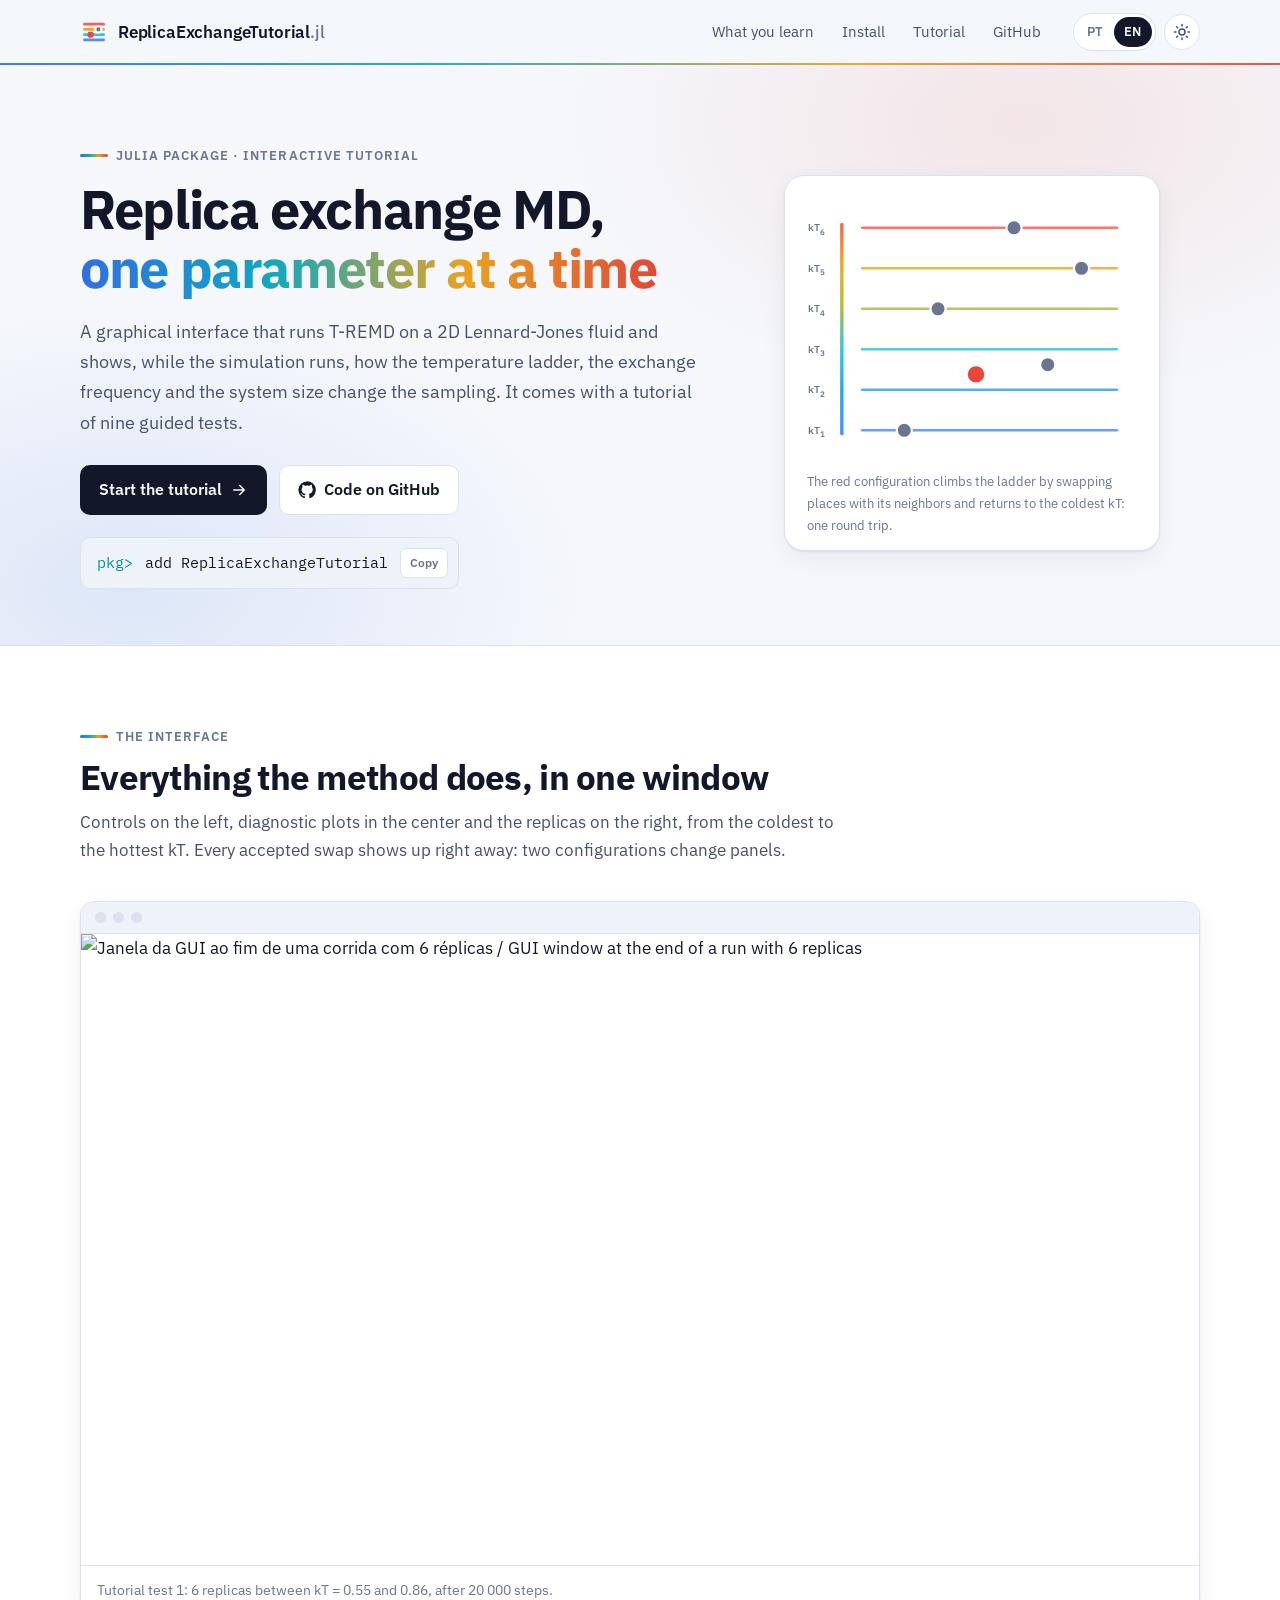
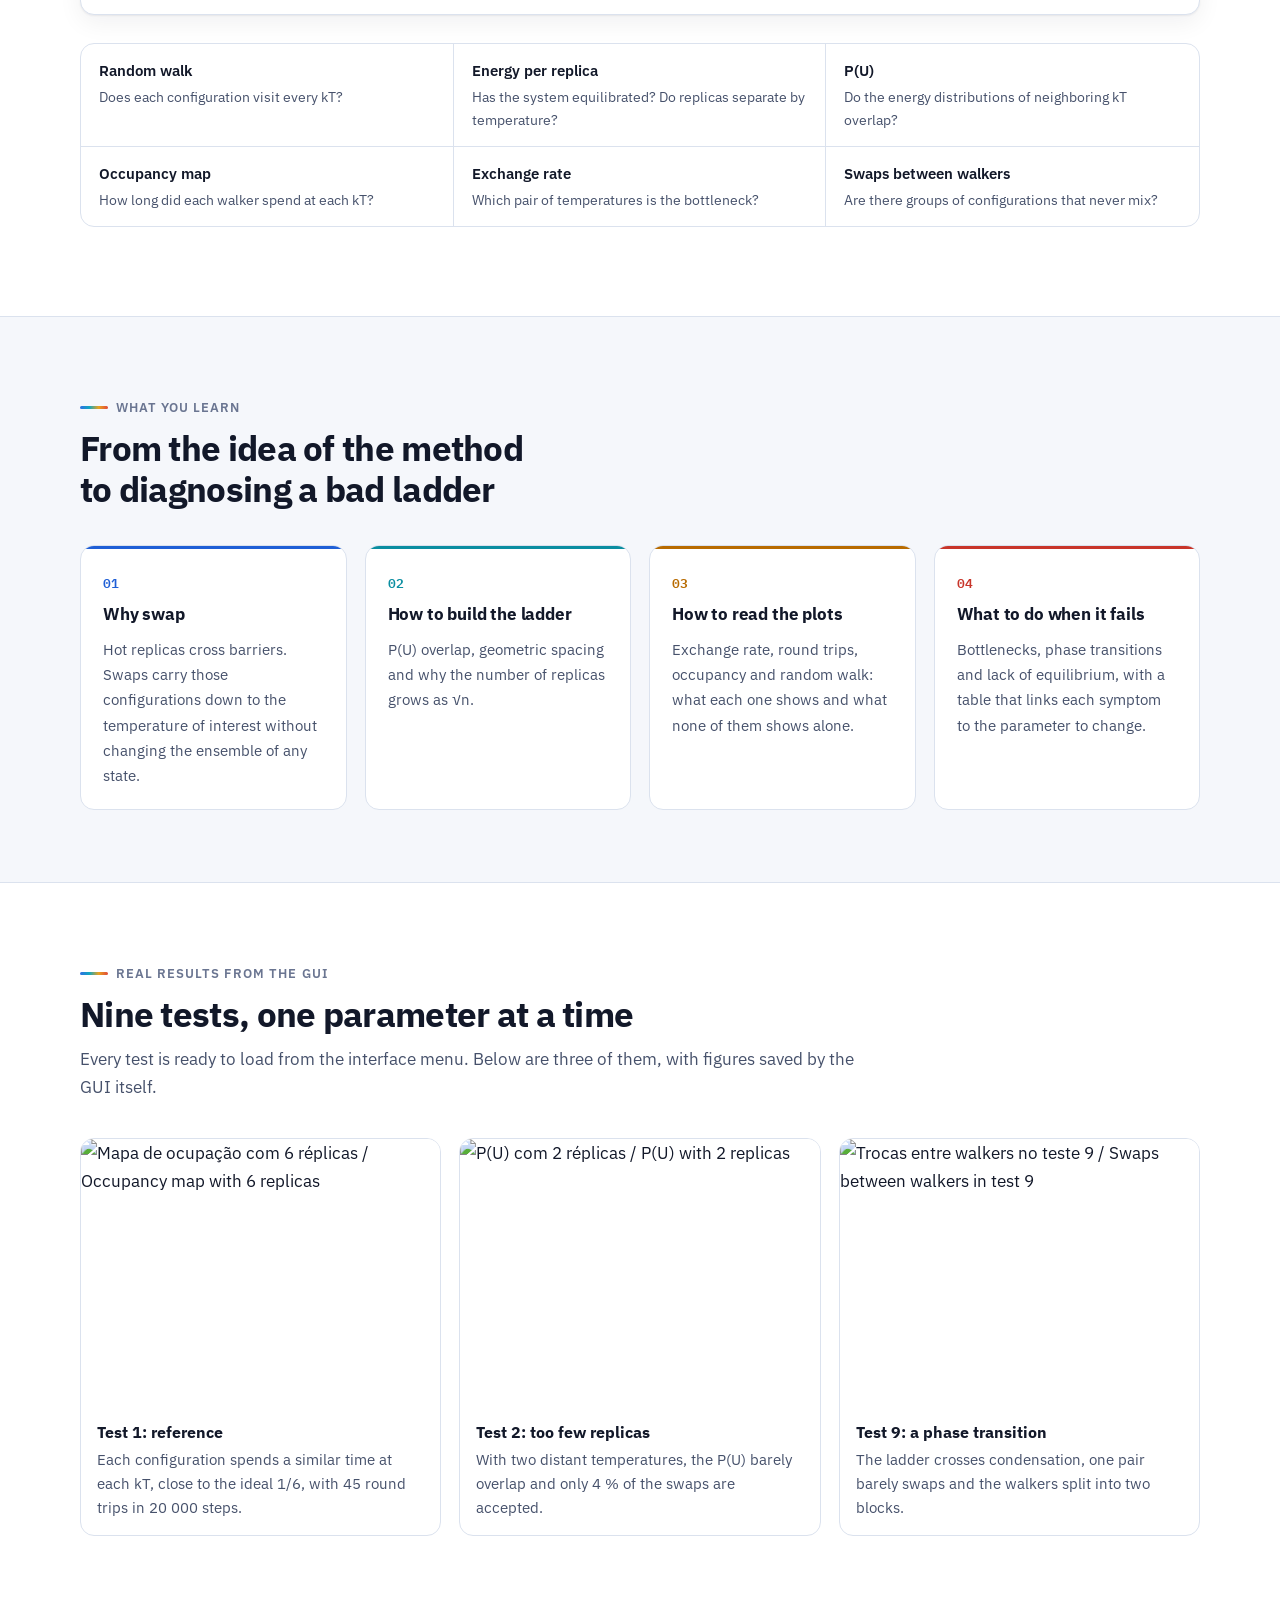
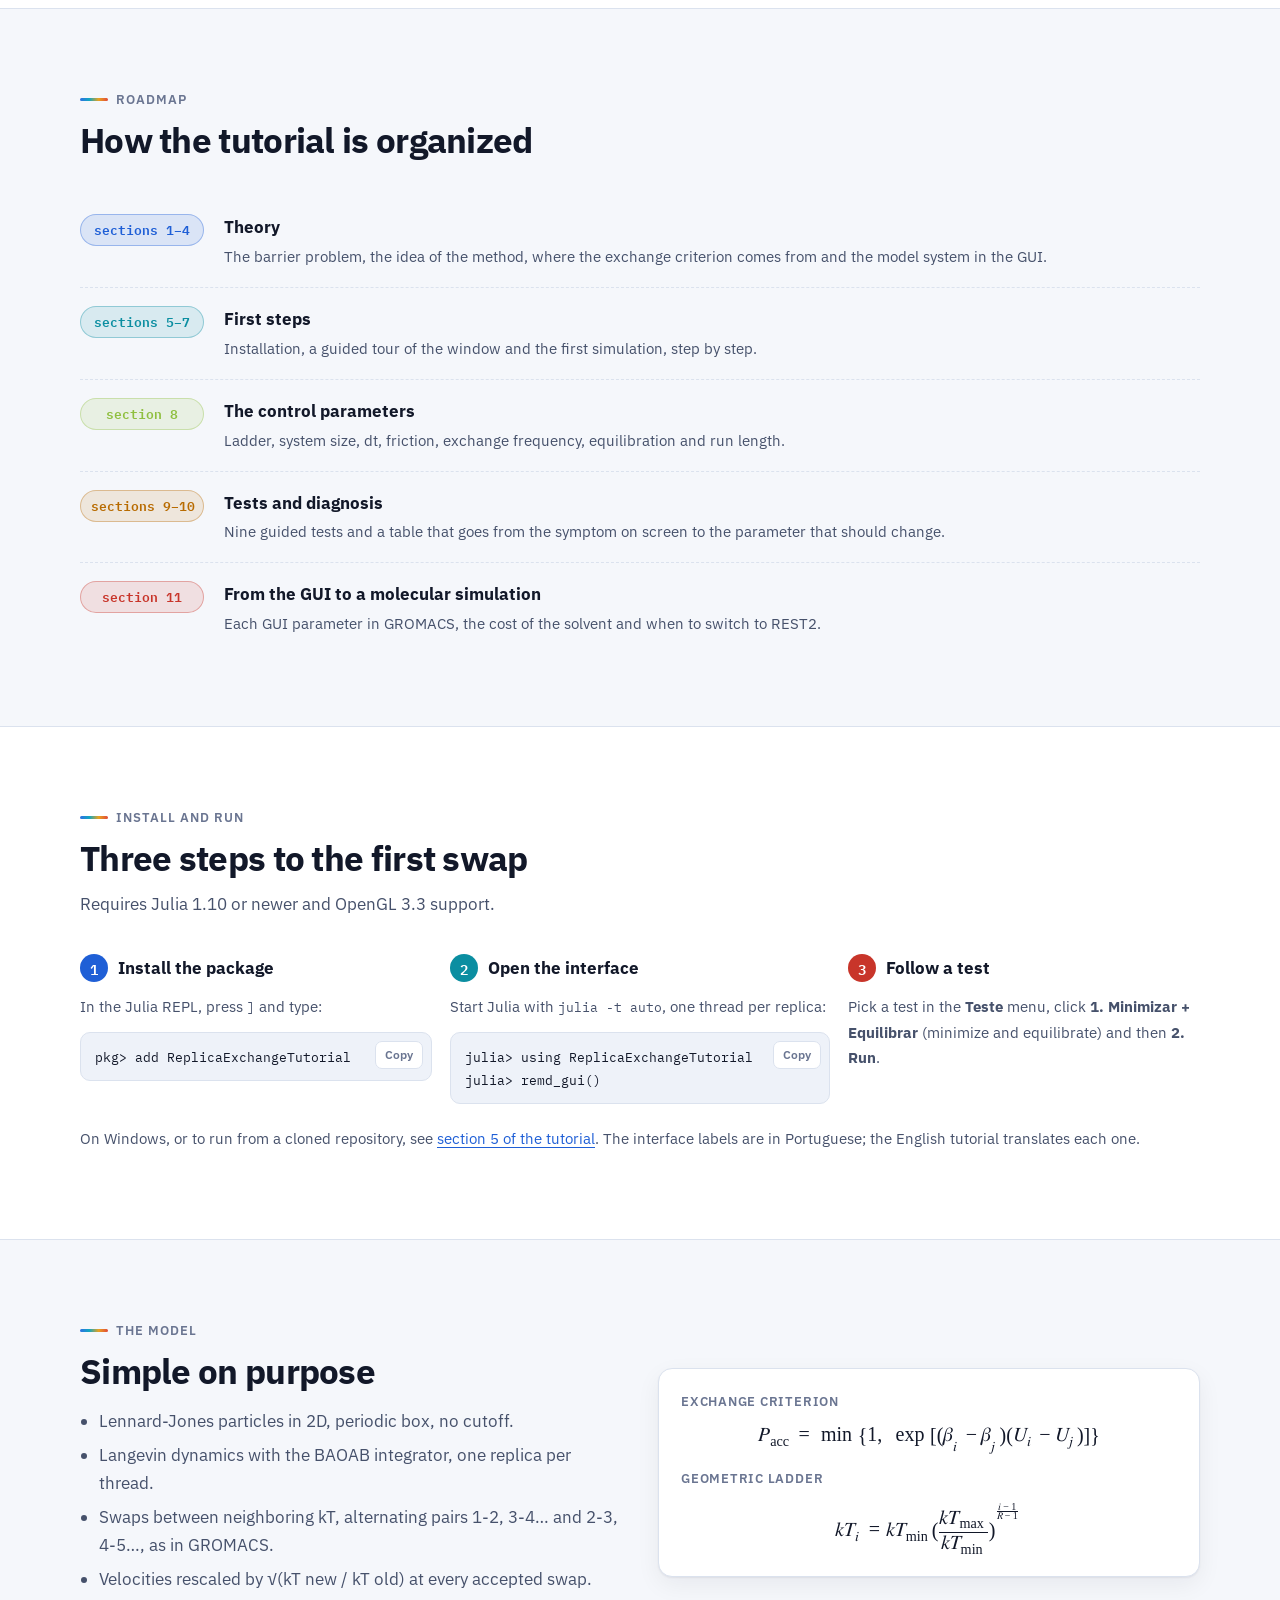
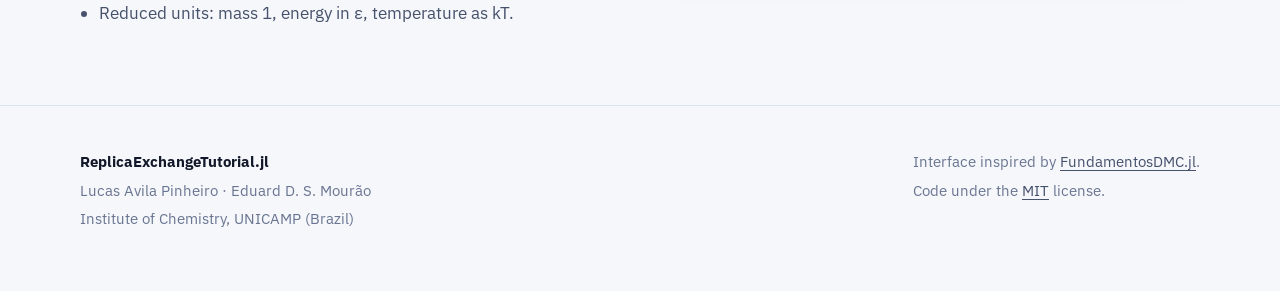
==== site/index.html @ 44ac39ea "Site bilíngue (PT/EN) e tutorial em inglês" ====
<!doctype html>
<html lang="pt-BR" data-lang="pt">
<head>
<meta charset="utf-8">
<meta name="viewport" content="width=device-width, initial-scale=1">
<title>ReplicaExchangeTutorial.jl: T-REMD interativo em Julia</title>
<meta name="titulo-pt" content="ReplicaExchangeTutorial.jl: T-REMD interativo em Julia">
<meta name="titulo-en" content="ReplicaExchangeTutorial.jl: interactive T-REMD in Julia">
<meta name="description" content="Interactive Julia GUI and tutorial for temperature replica exchange molecular dynamics (T-REMD). Interface gráfica e tutorial de REMD em temperatura.">
<link rel="icon" href="favicon.svg" type="image/svg+xml">
<link rel="preconnect" href="https://fonts.googleapis.com">
<link rel="preconnect" href="https://fonts.gstatic.com" crossorigin>
<link href="https://fonts.googleapis.com/css2?family=IBM+Plex+Mono:wght@400;600&family=IBM+Plex+Sans:wght@400;500;600;700&display=swap" rel="stylesheet">
<link rel="stylesheet" href="style.css">
<script>
  // tema e idioma antes de desenhar a página, para não piscar
  (function () {
    var r = document.documentElement, t, l;
    try { t = localStorage.getItem("tema"); l = localStorage.getItem("idioma"); } catch (e) {}
    if (t) r.dataset.theme = t;
    if (!l) l = (navigator.language || "pt").toLowerCase().indexOf("pt") === 0 ? "pt" : "en";
    r.dataset.lang = l; r.lang = l === "pt" ? "pt-BR" : "en";
  })();
</script>
</head>
<body>

<header class="topo">
  <div class="container">
    <a class="marca" href="./">
      <svg viewBox="0 0 32 32" aria-hidden="true">
        <line x1="5" y1="7" x2="27" y2="7" stroke="#ff5d4d" stroke-width="3" stroke-linecap="round"/>
        <line x1="5" y1="13" x2="27" y2="13" stroke="#f5a524" stroke-width="3" stroke-linecap="round"/>
        <line x1="5" y1="19" x2="27" y2="19" stroke="#2cc7d9" stroke-width="3" stroke-linecap="round"/>
        <line x1="5" y1="25" x2="27" y2="25" stroke="#4f8cff" stroke-width="3" stroke-linecap="round"/>
        <circle cx="12" cy="19" r="3.6" fill="#e8473a"/>
        <circle cx="21" cy="13" r="3.6" class="walker outro"/>
      </svg>
      <span>ReplicaExchangeTutorial<span class="jl">.jl</span></span>
    </a>
    <nav class="menu" aria-label="Menu">
      <a href="#aprender"><span lang="pt-BR">O que você aprende</span><span lang="en">What you learn</span></a>
      <a href="#instalar"><span lang="pt-BR">Instalar</span><span lang="en">Install</span></a>
      <a href="tutorial.html" lang="pt-BR">Tutorial</a>
      <a href="tutorial-en.html" lang="en">Tutorial</a>
      <a href="https://github.com/LP-IQ/ReplicaExchangeTutorial.jl">GitHub</a>
    </nav>
    <div class="acoes">
      <div class="seletor-idioma" role="group" aria-label="Idioma / Language">
        <button type="button" data-idioma="pt" aria-pressed="true" title="Português">PT</button>
        <button type="button" data-idioma="en" aria-pressed="false" title="English">EN</button>
      </div>
      <button class="botao-tema" type="button" aria-label="Tema claro ou escuro / Light or dark theme">
        <svg class="sol" viewBox="0 0 24 24" fill="none" stroke="currentColor" stroke-width="2" stroke-linecap="round" aria-hidden="true"><circle cx="12" cy="12" r="4"/><path d="M12 2v2M12 20v2M4.9 4.9l1.4 1.4M17.7 17.7l1.4 1.4M2 12h2M20 12h2M4.9 19.1l1.4-1.4M17.7 6.3l1.4-1.4"/></svg>
        <svg class="lua" viewBox="0 0 24 24" fill="none" stroke="currentColor" stroke-width="2" stroke-linecap="round" stroke-linejoin="round" aria-hidden="true"><path d="M21 12.8A9 9 0 1 1 11.2 3a7 7 0 0 0 9.8 9.8z"/></svg>
      </button>
    </div>
  </div>
</header>

<main>

<section class="hero">
  <div class="container">
    <div>
      <span class="sobretitulo"><span lang="pt-BR">Pacote Julia · tutorial interativo</span><span lang="en">Julia package · interactive tutorial</span></span>
      <h1>
        <span lang="pt-BR">Replica Exchange MD, <span class="grad">um parâmetro de cada vez</span></span>
        <span lang="en">Replica exchange MD, <span class="grad">one parameter at a time</span></span>
      </h1>
      <p class="lead" lang="pt-BR">Uma interface gráfica que roda T-REMD num fluido de Lennard-Jones 2D e mostra, enquanto a simulação anda, como a escada de temperaturas, a frequência de troca e o tamanho do sistema mudam a amostragem. Vem com um tutorial de nove testes guiados.</p>
      <p class="lead" lang="en">A graphical interface that runs T-REMD on a 2D Lennard-Jones fluid and shows, while the simulation runs, how the temperature ladder, the exchange frequency and the system size change the sampling. It comes with a tutorial of nine guided tests.</p>
      <div class="botoes">
        <a class="botao primario" href="tutorial.html" lang="pt-BR">Começar o tutorial
          <svg viewBox="0 0 24 24" fill="none" stroke="currentColor" stroke-width="2" stroke-linecap="round" aria-hidden="true"><path d="M5 12h14M13 6l6 6-6 6"/></svg></a>
        <a class="botao primario" href="tutorial-en.html" lang="en">Start the tutorial
          <svg viewBox="0 0 24 24" fill="none" stroke="currentColor" stroke-width="2" stroke-linecap="round" aria-hidden="true"><path d="M5 12h14M13 6l6 6-6 6"/></svg></a>
        <a class="botao secundario" href="https://github.com/LP-IQ/ReplicaExchangeTutorial.jl">
          <svg viewBox="0 0 24 24" fill="currentColor" aria-hidden="true"><path d="M12 .5a11.5 11.5 0 0 0-3.6 22.4c.6.1.8-.3.8-.6v-2c-3.2.7-3.9-1.5-3.9-1.5-.5-1.3-1.3-1.7-1.3-1.7-1-.7.1-.7.1-.7 1.2.1 1.8 1.2 1.8 1.2 1 1.8 2.8 1.3 3.5 1 .1-.8.4-1.3.7-1.6-2.6-.3-5.3-1.3-5.3-5.7 0-1.3.5-2.3 1.2-3.1-.1-.3-.5-1.5.1-3.1 0 0 1-.3 3.2 1.2a11 11 0 0 1 5.8 0C17.3 4.8 18.3 5 18.3 5c.6 1.6.2 2.8.1 3.1.8.8 1.2 1.9 1.2 3.1 0 4.4-2.7 5.4-5.3 5.7.4.4.8 1.1.8 2.2v3.2c0 .3.2.7.8.6A11.5 11.5 0 0 0 12 .5z"/></svg>
          <span lang="pt-BR">Código no GitHub</span><span lang="en">Code on GitHub</span></a>
      </div>
      <div class="comando"><span class="prompt">pkg&gt;</span><code>add ReplicaExchangeTutorial</code></div>
    </div>
    <figure class="figura-escada">
      <svg class="animada" viewBox="0 0 400 320" role="img" aria-labelledby="escada-titulo">
<title id="escada-titulo">Escada de temperaturas: a configuração vermelha sobe e desce trocando com as vizinhas / Temperature ladder: the red configuration climbs and descends by swapping with its neighbors</title>
<defs><linearGradient id="eixo" x1="0" y1="1" x2="0" y2="0"><stop offset="0.00" stop-color="#4f8cff"/><stop offset="0.20" stop-color="#2aa6ee"/><stop offset="0.40" stop-color="#2cc7d9"/><stop offset="0.60" stop-color="#a9bf45"/><stop offset="0.80" stop-color="#f5a524"/><stop offset="1.00" stop-color="#ff5d4d"/></linearGradient></defs>
<rect x="44" y="34" width="4" height="252" rx="2" fill="url(#eixo)"/>
<line x1="70" y1="280" x2="372" y2="280" stroke="#4f8cff" stroke-width="3" stroke-linecap="round" opacity=".85"/>
<text class="degrau-rotulo" x="6" y="284">kT<tspan dy="4" font-size="9">1</tspan></text>
<line x1="70" y1="232" x2="372" y2="232" stroke="#2aa6ee" stroke-width="3" stroke-linecap="round" opacity=".85"/>
<text class="degrau-rotulo" x="6" y="236">kT<tspan dy="4" font-size="9">2</tspan></text>
<line x1="70" y1="184" x2="372" y2="184" stroke="#2cc7d9" stroke-width="3" stroke-linecap="round" opacity=".85"/>
<text class="degrau-rotulo" x="6" y="188">kT<tspan dy="4" font-size="9">3</tspan></text>
<line x1="70" y1="136" x2="372" y2="136" stroke="#a9bf45" stroke-width="3" stroke-linecap="round" opacity=".85"/>
<text class="degrau-rotulo" x="6" y="140">kT<tspan dy="4" font-size="9">4</tspan></text>
<line x1="70" y1="88" x2="372" y2="88" stroke="#f5a524" stroke-width="3" stroke-linecap="round" opacity=".85"/>
<text class="degrau-rotulo" x="6" y="92">kT<tspan dy="4" font-size="9">5</tspan></text>
<line x1="70" y1="40" x2="372" y2="40" stroke="#ff5d4d" stroke-width="3" stroke-linecap="round" opacity=".85"/>
<text class="degrau-rotulo" x="6" y="44">kT<tspan dy="4" font-size="9">6</tspan></text>
<circle class="walker" cx="205" cy="280" r="11" fill="#e8473a"><animate attributeName="cy" dur="12.6s" repeatCount="indefinite" calcMode="linear" keyTimes="0.0000;0.0476;0.0754;0.1429;0.1706;0.2381;0.2659;0.3333;0.3611;0.4286;0.4563;0.5238;0.5516;0.6190;0.6468;0.7143;0.7421;0.8095;0.8373;0.9048;0.9325;1.0000" values="280;280;232;232;184;184;136;136;88;88;40;40;88;88;136;136;184;184;232;232;280;280"/></circle>
<circle class="walker outro" cx="120" cy="232" r="9"><animate attributeName="cy" dur="12.6s" repeatCount="indefinite" calcMode="linear" keyTimes="0.0000;0.0476;0.0754;0.1429;0.1706;0.2381;0.2659;0.3333;0.3611;0.4286;0.4563;0.5238;0.5516;0.6190;0.6468;0.7143;0.7421;0.8095;0.8373;0.9048;0.9325;1.0000" values="232;232;280;280;280;280;280;280;280;280;280;280;280;280;280;280;280;280;280;280;232;232"/></circle>
<circle class="walker outro" cx="290" cy="184" r="9"><animate attributeName="cy" dur="12.6s" repeatCount="indefinite" calcMode="linear" keyTimes="0.0000;0.0476;0.0754;0.1429;0.1706;0.2381;0.2659;0.3333;0.3611;0.4286;0.4563;0.5238;0.5516;0.6190;0.6468;0.7143;0.7421;0.8095;0.8373;0.9048;0.9325;1.0000" values="184;184;184;184;232;232;232;232;232;232;232;232;232;232;232;232;232;232;184;184;184;184"/></circle>
<circle class="walker outro" cx="160" cy="136" r="9"><animate attributeName="cy" dur="12.6s" repeatCount="indefinite" calcMode="linear" keyTimes="0.0000;0.0476;0.0754;0.1429;0.1706;0.2381;0.2659;0.3333;0.3611;0.4286;0.4563;0.5238;0.5516;0.6190;0.6468;0.7143;0.7421;0.8095;0.8373;0.9048;0.9325;1.0000" values="136;136;136;136;136;136;184;184;184;184;184;184;184;184;184;184;136;136;136;136;136;136"/></circle>
<circle class="walker outro" cx="330" cy="88" r="9"><animate attributeName="cy" dur="12.6s" repeatCount="indefinite" calcMode="linear" keyTimes="0.0000;0.0476;0.0754;0.1429;0.1706;0.2381;0.2659;0.3333;0.3611;0.4286;0.4563;0.5238;0.5516;0.6190;0.6468;0.7143;0.7421;0.8095;0.8373;0.9048;0.9325;1.0000" values="88;88;88;88;88;88;88;88;136;136;136;136;136;136;88;88;88;88;88;88;88;88"/></circle>
<circle class="walker outro" cx="250" cy="40" r="9"><animate attributeName="cy" dur="12.6s" repeatCount="indefinite" calcMode="linear" keyTimes="0.0000;0.0476;0.0754;0.1429;0.1706;0.2381;0.2659;0.3333;0.3611;0.4286;0.4563;0.5238;0.5516;0.6190;0.6468;0.7143;0.7421;0.8095;0.8373;0.9048;0.9325;1.0000" values="40;40;40;40;40;40;40;40;40;40;88;88;40;40;40;40;40;40;40;40;40;40"/></circle>
</svg>
      <figcaption>
        <span lang="pt-BR">A configuração vermelha sobe a escada trocando de lugar com as vizinhas e volta ao kT mais frio: um <i>round trip</i>.</span>
        <span lang="en">The red configuration climbs the ladder by swapping places with its neighbors and returns to the coldest kT: one round trip.</span>
      </figcaption>
    </figure>
  </div>
</section>

<section class="bloco alt" id="janela">
  <div class="container">
    <div class="cabecalho-bloco">
      <span class="sobretitulo"><span lang="pt-BR">A interface</span><span lang="en">The interface</span></span>
      <h2><span lang="pt-BR">Tudo o que o método faz, na mesma janela</span><span lang="en">Everything the method does, in one window</span></h2>
      <p lang="pt-BR">Controles à esquerda, gráficos de diagnóstico no centro e as réplicas à direita, do kT mais frio ao mais quente. Cada troca aceita aparece na hora: duas configurações mudam de painel.</p>
      <p lang="en">Controls on the left, diagnostic plots in the center and the replicas on the right, from the coldest to the hottest kT. Every accepted swap shows up right away: two configurations change panels.</p>
    </div>
    <figure class="janela">
      <div class="barra" aria-hidden="true"><i></i><i></i><i></i></div>
      <img src="figs/teste1_janela.png" width="1849" height="1044" loading="lazy"
           alt="Janela da GUI ao fim de uma corrida com 6 réplicas / GUI window at the end of a run with 6 replicas">
      <figcaption>
        <span lang="pt-BR">Teste 1 do tutorial: 6 réplicas entre kT = 0,55 e 0,86, ao fim de 20 000 passos.</span>
        <span lang="en">Tutorial test 1: 6 replicas between kT = 0.55 and 0.86, after 20 000 steps.</span>
      </figcaption>
    </figure>
    <dl class="paineis">
      <div><dt>Random walk</dt><dd lang="pt-BR">Cada configuração percorre todos os kT?</dd><dd lang="en">Does each configuration visit every kT?</dd></div>
      <div><dt lang="pt-BR">Energia por réplica</dt><dt lang="en">Energy per replica</dt><dd lang="pt-BR">O sistema equilibrou? As réplicas se separam por temperatura?</dd><dd lang="en">Has the system equilibrated? Do replicas separate by temperature?</dd></div>
      <div><dt>P(U)</dt><dd lang="pt-BR">As distribuições de energia de kT vizinhos se sobrepõem?</dd><dd lang="en">Do the energy distributions of neighboring kT overlap?</dd></div>
      <div><dt lang="pt-BR">Mapa de ocupação</dt><dt lang="en">Occupancy map</dt><dd lang="pt-BR">Quanto tempo cada walker passou em cada kT?</dd><dd lang="en">How long did each walker spend at each kT?</dd></div>
      <div><dt lang="pt-BR">Taxa de troca</dt><dt lang="en">Exchange rate</dt><dd lang="pt-BR">Qual par de temperaturas é o gargalo?</dd><dd lang="en">Which pair of temperatures is the bottleneck?</dd></div>
      <div><dt lang="pt-BR">Trocas entre walkers</dt><dt lang="en">Swaps between walkers</dt><dd lang="pt-BR">Há grupos de configurações que nunca se misturam?</dd><dd lang="en">Are there groups of configurations that never mix?</dd></div>
    </dl>
  </div>
</section>

<section class="bloco" id="aprender">
  <div class="container">
    <div class="cabecalho-bloco">
      <span class="sobretitulo"><span lang="pt-BR">O que você aprende</span><span lang="en">What you learn</span></span>
      <h2><span lang="pt-BR">Da ideia do método ao diagnóstico de uma escada ruim</span><span lang="en">From the idea of the method to diagnosing a bad ladder</span></h2>
    </div>
    <div class="grade c4">
      <article class="cartao" style="--c: var(--cold)">
        <span class="num">01</span>
        <h3><span lang="pt-BR">Por que trocar</span><span lang="en">Why swap</span></h3>
        <p lang="pt-BR">Réplicas quentes cruzam barreiras. As trocas levam essas configurações até a temperatura de interesse sem mudar o ensemble de nenhum estado.</p>
        <p lang="en">Hot replicas cross barriers. Swaps carry those configurations down to the temperature of interest without changing the ensemble of any state.</p>
      </article>
      <article class="cartao" style="--c: var(--cool)">
        <span class="num">02</span>
        <h3><span lang="pt-BR">Como montar a escada</span><span lang="en">How to build the ladder</span></h3>
        <p lang="pt-BR">Sobreposição de P(U), espaçamento geométrico e por que o número de réplicas cresce com √n.</p>
        <p lang="en">P(U) overlap, geometric spacing and why the number of replicas grows as √n.</p>
      </article>
      <article class="cartao" style="--c: var(--warm)">
        <span class="num">03</span>
        <h3><span lang="pt-BR">Como ler os gráficos</span><span lang="en">How to read the plots</span></h3>
        <p lang="pt-BR">Taxa de troca, round trips, ocupação e random walk: o que cada um mostra e o que nenhum mostra sozinho.</p>
        <p lang="en">Exchange rate, round trips, occupancy and random walk: what each one shows and what none of them shows alone.</p>
      </article>
      <article class="cartao" style="--c: var(--hot)">
        <span class="num">04</span>
        <h3><span lang="pt-BR">O que fazer quando falha</span><span lang="en">What to do when it fails</span></h3>
        <p lang="pt-BR">Gargalos, transições de fase e falta de equilíbrio, com uma tabela que liga cada sintoma ao parâmetro a mudar.</p>
        <p lang="en">Bottlenecks, phase transitions and lack of equilibrium, with a table that links each symptom to the parameter to change.</p>
      </article>
    </div>
  </div>
</section>

<section class="bloco alt" id="testes">
  <div class="container">
    <div class="cabecalho-bloco">
      <span class="sobretitulo"><span lang="pt-BR">Resultados reais da GUI</span><span lang="en">Real results from the GUI</span></span>
      <h2><span lang="pt-BR">Nove testes, um parâmetro por vez</span><span lang="en">Nine tests, one parameter at a time</span></h2>
      <p lang="pt-BR">Cada teste já vem pronto no menu da interface. Abaixo, três deles, com as figuras salvas pela própria GUI.</p>
      <p lang="en">Every test is ready to load from the interface menu. Below are three of them, with figures saved by the GUI itself.</p>
    </div>
    <div class="grade c3 galeria">
      <figure>
        <img src="figs/teste1_mapa_ocupacao.png" alt="Mapa de ocupação com 6 réplicas / Occupancy map with 6 replicas" loading="lazy">
        <figcaption>
          <span lang="pt-BR"><b>Teste 1: referência</b>Cada configuração passa um tempo parecido em cada kT, perto do ideal de 1/6, e são 45 round trips em 20 000 passos.</span>
          <span lang="en"><b>Test 1: reference</b>Each configuration spends a similar time at each kT, close to the ideal 1/6, with 45 round trips in 20 000 steps.</span>
        </figcaption>
      </figure>
      <figure>
        <img src="figs/teste2_P_U_2replicas.png" alt="P(U) com 2 réplicas / P(U) with 2 replicas" loading="lazy">
        <figcaption>
          <span lang="pt-BR"><b>Teste 2: poucas réplicas</b>Com duas temperaturas distantes, as P(U) quase não se sobrepõem e só 4 % das trocas são aceitas.</span>
          <span lang="en"><b>Test 2: too few replicas</b>With two distant temperatures, the P(U) barely overlap and only 4 % of the swaps are accepted.</span>
        </figcaption>
      </figure>
      <figure>
        <img src="figs/teste9_mapa_trocas_walkers.png" alt="Trocas entre walkers no teste 9 / Swaps between walkers in test 9" loading="lazy">
        <figcaption>
          <span lang="pt-BR"><b>Teste 9: uma transição de fase</b>A escada atravessa a condensação, um par quase não troca e os walkers se dividem em dois blocos.</span>
          <span lang="en"><b>Test 9: a phase transition</b>The ladder crosses condensation, one pair barely swaps and the walkers split into two blocks.</span>
        </figcaption>
      </figure>
    </div>
  </div>
</section>

<section class="bloco" id="roteiro">
  <div class="container">
    <div class="cabecalho-bloco">
      <span class="sobretitulo"><span lang="pt-BR">Roteiro</span><span lang="en">Roadmap</span></span>
      <h2><span lang="pt-BR">Como o tutorial está organizado</span><span lang="en">How the tutorial is organized</span></h2>
    </div>
    <ol class="roteiro">
      <li style="--c: var(--cold)">
        <span class="secoes"><span lang="pt-BR">seções 1–4</span><span lang="en">sections 1–4</span></span>
        <div>
          <h3><a href="tutorial.html#1-o-problema-que-o-remd-resolve" lang="pt-BR">Teoria</a><a href="tutorial-en.html#1-the-problem-remd-solves" lang="en">Theory</a></h3>
          <p lang="pt-BR">O problema das barreiras, a ideia do método, de onde vem o critério de troca e o sistema-modelo da GUI.</p>
          <p lang="en">The barrier problem, the idea of the method, where the exchange criterion comes from and the model system in the GUI.</p>
        </div>
      </li>
      <li style="--c: var(--cool)">
        <span class="secoes"><span lang="pt-BR">seções 5–7</span><span lang="en">sections 5–7</span></span>
        <div>
          <h3><a href="tutorial.html#5-instalação-e-primeira-execução" lang="pt-BR">Primeiros passos</a><a href="tutorial-en.html#5-installation-and-first-run" lang="en">First steps</a></h3>
          <p lang="pt-BR">Instalação, uma visita guiada à janela e a primeira simulação, passo a passo.</p>
          <p lang="en">Installation, a guided tour of the window and the first simulation, step by step.</p>
        </div>
      </li>
      <li style="--c: #8fbf3f">
        <span class="secoes"><span lang="pt-BR">seção 8</span><span lang="en">section 8</span></span>
        <div>
          <h3><a href="tutorial.html#8-os-parâmetros-de-controle" lang="pt-BR">Os parâmetros de controle</a><a href="tutorial-en.html#8-the-control-parameters" lang="en">The control parameters</a></h3>
          <p lang="pt-BR">Escada, tamanho do sistema, dt, atrito, frequência de troca, equilibração e duração da corrida.</p>
          <p lang="en">Ladder, system size, dt, friction, exchange frequency, equilibration and run length.</p>
        </div>
      </li>
      <li style="--c: var(--warm)">
        <span class="secoes"><span lang="pt-BR">seções 9–10</span><span lang="en">sections 9–10</span></span>
        <div>
          <h3><a href="tutorial.html#9-testes" lang="pt-BR">Testes e diagnóstico</a><a href="tutorial-en.html#9-tests" lang="en">Tests and diagnosis</a></h3>
          <p lang="pt-BR">Nove testes guiados e uma tabela que vai do sintoma visto na tela ao parâmetro que deve mudar.</p>
          <p lang="en">Nine guided tests and a table that goes from the symptom on screen to the parameter that should change.</p>
        </div>
      </li>
      <li style="--c: var(--hot)">
        <span class="secoes"><span lang="pt-BR">seção 11</span><span lang="en">section 11</span></span>
        <div>
          <h3><a href="tutorial.html#11-da-gui-para-uma-simulação-molecular" lang="pt-BR">Da GUI para uma simulação molecular</a><a href="tutorial-en.html#11-from-the-gui-to-a-molecular-simulation" lang="en">From the GUI to a molecular simulation</a></h3>
          <p lang="pt-BR">Cada parâmetro da GUI no GROMACS, o custo do solvente e quando partir para o REST2.</p>
          <p lang="en">Each GUI parameter in GROMACS, the cost of the solvent and when to switch to REST2.</p>
        </div>
      </li>
    </ol>
  </div>
</section>

<section class="bloco alt" id="instalar">
  <div class="container">
    <div class="cabecalho-bloco">
      <span class="sobretitulo"><span lang="pt-BR">Instalar e rodar</span><span lang="en">Install and run</span></span>
      <h2><span lang="pt-BR">Três passos até a primeira troca</span><span lang="en">Three steps to the first swap</span></h2>
      <p lang="pt-BR">Requer Julia 1.10 ou mais recente e suporte a OpenGL 3.3.</p>
      <p lang="en">Requires Julia 1.10 or newer and OpenGL 3.3 support.</p>
    </div>
    <div class="grade c3 passos">
      <div class="passo" style="--c: var(--cold)">
        <h3><span lang="pt-BR">Instale o pacote</span><span lang="en">Install the package</span></h3>
        <p lang="pt-BR">No REPL do Julia, aperte <code>]</code> e digite:</p>
        <p lang="en">In the Julia REPL, press <code>]</code> and type:</p>
        <pre><code>pkg&gt; add ReplicaExchangeTutorial</code></pre>
      </div>
      <div class="passo" style="--c: var(--cool)">
        <h3><span lang="pt-BR">Abra a interface</span><span lang="en">Open the interface</span></h3>
        <p lang="pt-BR">Inicie o Julia com <code>julia -t auto</code>, uma thread por réplica:</p>
        <p lang="en">Start Julia with <code>julia -t auto</code>, one thread per replica:</p>
        <pre><code>julia&gt; using ReplicaExchangeTutorial
julia&gt; remd_gui()</code></pre>
      </div>
      <div class="passo" style="--c: var(--hot)">
        <h3><span lang="pt-BR">Siga um teste</span><span lang="en">Follow a test</span></h3>
        <p lang="pt-BR">Escolha um teste no menu <b>Teste</b>, clique em <b>1. Minimizar + Equilibrar</b> e depois em <b>2. Run</b>.</p>
        <p lang="en">Pick a test in the <b>Teste</b> menu, click <b>1. Minimizar + Equilibrar</b> (minimize and equilibrate) and then <b>2. Run</b>.</p>
      </div>
    </div>
    <p class="nota" lang="pt-BR">No Windows, ou para rodar a partir do repositório clonado, veja a <a href="tutorial.html#5-instalação-e-primeira-execução">seção 5 do tutorial</a>. Os rótulos da interface estão em português.</p>
    <p class="nota" lang="en">On Windows, or to run from a cloned repository, see <a href="tutorial-en.html#5-installation-and-first-run">section 5 of the tutorial</a>. The interface labels are in Portuguese; the English tutorial translates each one.</p>
  </div>
</section>

<section class="bloco" id="modelo">
  <div class="container modelo">
    <div>
      <span class="sobretitulo"><span lang="pt-BR">O modelo</span><span lang="en">The model</span></span>
      <h2><span lang="pt-BR">Simples de propósito</span><span lang="en">Simple on purpose</span></h2>
      <ul lang="pt-BR">
        <li>Partículas de Lennard-Jones em 2D, caixa periódica, sem raio de corte.</li>
        <li>Dinâmica de Langevin com o integrador BAOAB, uma réplica por thread.</li>
        <li>Trocas entre kT vizinhos, alternando os pares 1-2, 3-4… e 2-3, 4-5…, como no GROMACS.</li>
        <li>Velocidades reescaladas por √(kT novo / kT antigo) a cada troca aceita.</li>
        <li>Unidades reduzidas: massa 1, energia em ε, temperatura como kT.</li>
      </ul>
      <ul lang="en">
        <li>Lennard-Jones particles in 2D, periodic box, no cutoff.</li>
        <li>Langevin dynamics with the BAOAB integrator, one replica per thread.</li>
        <li>Swaps between neighboring kT, alternating pairs 1-2, 3-4… and 2-3, 4-5…, as in GROMACS.</li>
        <li>Velocities rescaled by √(kT new / kT old) at every accepted swap.</li>
        <li>Reduced units: mass 1, energy in ε, temperature as kT.</li>
      </ul>
    </div>
    <div class="formula">
      <span class="rotulo"><span lang="pt-BR">Critério de troca</span><span lang="en">Exchange criterion</span></span>
      <div class="equacao"><math display="block" xmlns="http://www.w3.org/1998/Math/MathML"><semantics><mrow><msub><mi>P</mi><mtext mathvariant="normal">acc</mtext></msub><mo>=</mo><mo>min</mo><mrow><mo stretchy="true" form="prefix">{</mo><mn>1</mn><mo>,</mo><mspace width="0.222em"></mspace><mo>exp</mo><mrow><mo stretchy="true" form="prefix">[</mo><mrow><mo stretchy="true" form="prefix">(</mo><msub><mi>β</mi><mi>i</mi></msub><mo>−</mo><msub><mi>β</mi><mi>j</mi></msub><mo stretchy="true" form="postfix">)</mo></mrow><mrow><mo stretchy="true" form="prefix">(</mo><msub><mi>U</mi><mi>i</mi></msub><mo>−</mo><msub><mi>U</mi><mi>j</mi></msub><mo stretchy="true" form="postfix">)</mo></mrow><mo stretchy="true" form="postfix">]</mo></mrow><mo stretchy="true" form="postfix">}</mo></mrow></mrow><annotation encoding="application/x-tex">P_{\text{acc}} = \min\left\{1,\ \exp\left[\left(\beta_i - \beta_j\right)\left(U_i - U_j\right)\right]\right\}</annotation></semantics></math></div>
      <span class="rotulo"><span lang="pt-BR">Escada geométrica</span><span lang="en">Geometric ladder</span></span>
      <div class="equacao"><math display="block" xmlns="http://www.w3.org/1998/Math/MathML"><semantics><mrow><mi>k</mi><msub><mi>T</mi><mi>i</mi></msub><mo>=</mo><mi>k</mi><msub><mi>T</mi><mo>min</mo></msub><msup><mrow><mo stretchy="true" form="prefix">(</mo><mfrac><mrow><mi>k</mi><msub><mi>T</mi><mo>max</mo></msub></mrow><mrow><mi>k</mi><msub><mi>T</mi><mo>min</mo></msub></mrow></mfrac><mo stretchy="true" form="postfix">)</mo></mrow><mfrac><mrow><mi>i</mi><mo>−</mo><mn>1</mn></mrow><mrow><mi>R</mi><mo>−</mo><mn>1</mn></mrow></mfrac></msup></mrow><annotation encoding="application/x-tex">kT_i = kT_{\min}\left(\frac{kT_{\max}}{kT_{\min}}\right)^{\frac{i-1}{R-1}}</annotation></semantics></math></div>
    </div>
  </div>
</section>

</main>

<footer class="rodape">
  <div class="container">
    <div>
      <p><b style="color:var(--text)">ReplicaExchangeTutorial.jl</b></p>
      <p>Lucas Avila Pinheiro · Eduard D. S. Mourão</p>
      <p lang="pt-BR">Instituto de Química, UNICAMP</p>
      <p lang="en">Institute of Chemistry, UNICAMP (Brazil)</p>
    </div>
    <div>
      <p lang="pt-BR">Interface inspirada no <a href="https://github.com/m3g/FundamentosDMC.jl">FundamentosDMC.jl</a>.</p>
      <p lang="en">Interface inspired by <a href="https://github.com/m3g/FundamentosDMC.jl">FundamentosDMC.jl</a>.</p>
      <p lang="pt-BR">Código sob licença <a href="https://github.com/LP-IQ/ReplicaExchangeTutorial.jl/blob/main/LICENSE">MIT</a>.</p>
      <p lang="en">Code under the <a href="https://github.com/LP-IQ/ReplicaExchangeTutorial.jl/blob/main/LICENSE">MIT</a> license.</p>
    </div>
  </div>
</footer>

<script src="site.js"></script>
</body>
</html>
---- site/style.css ----
/* ReplicaExchangeTutorial.jl: estilo do site
   Paleta "escada térmica": do azul (kT baixo) ao vermelho (kT alto), como na GUI. */

:root {
  --bg: #f5f7fb;
  --bg-elev: #ffffff;
  --surface: #ffffff;
  --surface-2: #eef2f9;
  --line: #dbe2ee;
  --text: #121829;
  --text-2: #46516b;
  --text-3: #6a7591;
  --cold: #1f5fd6;
  --cool: #0b8ea1;
  --warm: #b86b00;
  --hot: #c8352a;
  --link: #1f5fd6;
  --code-bg: #eef2f9;
  --shadow: 0 1px 2px rgba(18, 24, 41, .06), 0 8px 24px rgba(18, 24, 41, .06);
  --ladder: linear-gradient(90deg, #2f6fe4, #10a7c0, #e9a21f, #e0483a);
  --hero-glow: radial-gradient(60% 80% at 80% 10%, rgba(224, 72, 58, .10), transparent 60%),
               radial-gradient(60% 80% at 10% 90%, rgba(47, 111, 228, .12), transparent 60%);
  --radius: 14px;
  --mono: "IBM Plex Mono", ui-monospace, SFMono-Regular, Menlo, Consolas, monospace;
  --sans: "IBM Plex Sans", system-ui, -apple-system, "Segoe UI", Roboto, sans-serif;
  color-scheme: light;
}

@media (prefers-color-scheme: dark) {
  :root:not([data-theme="light"]) {
    --bg: #090e1c;
    --bg-elev: #0e1528;
    --surface: #121a31;
    --surface-2: #18223d;
    --line: #243152;
    --text: #e8edf7;
    --text-2: #aab5cd;
    --text-3: #7f8ba8;
    --cold: #5b93ff;
    --cool: #34cfe0;
    --warm: #f6b03c;
    --hot: #ff6a58;
    --link: #7fb2ff;
    --code-bg: #0c1326;
    --shadow: 0 1px 2px rgba(0, 0, 0, .3), 0 12px 32px rgba(0, 0, 0, .35);
    --ladder: linear-gradient(90deg, #4f8cff, #2cc7d9, #f5a524, #ff5d4d);
    --hero-glow: radial-gradient(60% 80% at 85% 0%, rgba(255, 93, 77, .16), transparent 60%),
                 radial-gradient(60% 80% at 5% 100%, rgba(79, 140, 255, .18), transparent 60%);
    color-scheme: dark;
  }
}

:root[data-theme="dark"] {
  --bg: #090e1c;
  --bg-elev: #0e1528;
  --surface: #121a31;
  --surface-2: #18223d;
  --line: #243152;
  --text: #e8edf7;
  --text-2: #aab5cd;
  --text-3: #7f8ba8;
  --cold: #5b93ff;
  --cool: #34cfe0;
  --warm: #f6b03c;
  --hot: #ff6a58;
  --link: #7fb2ff;
  --code-bg: #0c1326;
  --shadow: 0 1px 2px rgba(0, 0, 0, .3), 0 12px 32px rgba(0, 0, 0, .35);
  --ladder: linear-gradient(90deg, #4f8cff, #2cc7d9, #f5a524, #ff5d4d);
  --hero-glow: radial-gradient(60% 80% at 85% 0%, rgba(255, 93, 77, .16), transparent 60%),
               radial-gradient(60% 80% at 5% 100%, rgba(79, 140, 255, .18), transparent 60%);
  color-scheme: dark;
}

/* ---------- base ---------- */
*, *::before, *::after { box-sizing: border-box; }
html { scroll-behavior: smooth; scroll-padding-top: 84px; -webkit-text-size-adjust: 100%; }
body {
  margin: 0;
  background: var(--bg);
  color: var(--text);
  font-family: var(--sans);
  font-size: 17px;
  line-height: 1.65;
  overflow-x: hidden;
}
img { max-width: 100%; height: auto; }
a { color: var(--link); text-decoration-thickness: 1px; text-underline-offset: 3px; }
a:hover { text-decoration-thickness: 2px; }
code, kbd, pre { font-family: var(--mono); font-size: .88em; }
:focus-visible { outline: 2px solid var(--cold); outline-offset: 3px; border-radius: 4px; }
::selection { background: color-mix(in srgb, var(--cold) 30%, transparent); }

/* idioma: o atributo data-lang na raiz esconde o outro idioma */
html[data-lang="pt"] [lang="en"]:not(html),
html[data-lang="en"] [lang="pt-BR"]:not(html) { display: none !important; }

.container { width: min(1120px, 100% - 32px); margin-inline: auto; }

/* ---------- topo ---------- */
.topo {
  position: sticky; top: 0; z-index: 20;
  background: color-mix(in srgb, var(--bg) 82%, transparent);
  backdrop-filter: saturate(1.4) blur(12px);
  -webkit-backdrop-filter: saturate(1.4) blur(12px);
  border-bottom: 1px solid var(--line);
}
.topo::after {             /* faixa fina com o gradiente da escada */
  content: ""; position: absolute; left: 0; right: 0; bottom: -1px; height: 2px;
  background: var(--ladder); opacity: .9;
}
.topo .container { display: flex; align-items: center; gap: 20px; height: 64px; }
.marca {
  display: flex; align-items: center; gap: 10px;
  color: var(--text); text-decoration: none; font-weight: 600; letter-spacing: -.01em;
  white-space: nowrap;
}
.marca svg { width: 28px; height: 28px; flex: none; }
.marca .jl { color: var(--text-3); font-weight: 500; }
.menu { display: flex; gap: 4px; margin-left: auto; }
.menu a {
  color: var(--text-2); text-decoration: none; font-size: .94rem;
  padding: 6px 12px; border-radius: 8px;
}
.menu a:hover, .menu a[aria-current="page"] { color: var(--text); background: var(--surface-2); }
.acoes { display: flex; gap: 8px; align-items: center; }
.seletor-idioma {
  display: inline-flex; border: 1px solid var(--line); border-radius: 999px; padding: 3px;
  background: var(--surface);
}
.seletor-idioma button, .seletor-idioma a {
  all: unset; cursor: pointer; font-size: .8rem; font-weight: 600; letter-spacing: .04em;
  padding: 4px 10px; border-radius: 999px; color: var(--text-3);
}
.seletor-idioma [aria-pressed="true"], .seletor-idioma [aria-current="true"] {
  background: var(--text); color: var(--bg);
}
.seletor-idioma button:focus-visible, .seletor-idioma a:focus-visible { outline: 2px solid var(--cold); }
.botao-tema {
  all: unset; cursor: pointer; width: 34px; height: 34px; border-radius: 999px;
  display: grid; place-items: center; border: 1px solid var(--line); background: var(--surface);
  color: var(--text-2);
}
.botao-tema:hover { color: var(--text); }
.botao-tema svg { width: 18px; height: 18px; }
.botao-tema .lua { display: none; }
:root[data-theme="dark"] .botao-tema .sol { display: none; }
:root[data-theme="dark"] .botao-tema .lua { display: block; }
@media (prefers-color-scheme: dark) {
  :root:not([data-theme="light"]) .botao-tema .sol { display: none; }
  :root:not([data-theme="light"]) .botao-tema .lua { display: block; }
}

/* ---------- botões e chips ---------- */
.botao {
  display: inline-flex; align-items: center; gap: 8px;
  padding: 11px 18px; border-radius: 10px; font-weight: 600; font-size: .98rem;
  text-decoration: none; border: 1px solid transparent; transition: transform .15s ease;
}
.botao:hover { transform: translateY(-1px); text-decoration: none; }
.botao.primario { background: var(--text); color: var(--bg); }
.botao.secundario { background: var(--surface); color: var(--text); border-color: var(--line); }
.botao svg { width: 18px; height: 18px; }

.comando {
  display: flex; align-items: center; gap: 12px;
  background: var(--code-bg); border: 1px solid var(--line); border-radius: 10px;
  padding: 10px 10px 10px 16px; font-family: var(--mono); font-size: .92rem;
  max-width: 100%; overflow-x: auto;
}
.comando .prompt { color: var(--cool); user-select: none; }
.comando code { font-size: 1em; white-space: nowrap; }

.copiar {
  all: unset; cursor: pointer; margin-left: auto; flex: none;
  font-family: var(--sans); font-size: .75rem; font-weight: 600; color: var(--text-3);
  border: 1px solid var(--line); border-radius: 7px; padding: 4px 9px; background: var(--surface);
}
.copiar:hover { color: var(--text); }
.copiar.ok { color: var(--cool); border-color: var(--cool); }

/* ---------- página inicial ---------- */
.hero { position: relative; padding: 72px 0 56px; background: var(--hero-glow); }
.hero .container { display: grid; grid-template-columns: 1.15fr .85fr; gap: 48px; align-items: center; }
.sobretitulo {
  display: inline-flex; align-items: center; gap: 8px;
  font-size: .8rem; font-weight: 600; letter-spacing: .08em; text-transform: uppercase; color: var(--text-3);
}
.sobretitulo::before { content: ""; width: 28px; height: 3px; border-radius: 3px; background: var(--ladder); }
.hero h1 {
  font-size: clamp(2.1rem, 4.6vw, 3.4rem); line-height: 1.08; letter-spacing: -.025em;
  margin: 14px 0 18px; font-weight: 700; text-wrap: balance;
}
.hero h1 .grad {
  background: var(--ladder); -webkit-background-clip: text; background-clip: text; color: transparent;
}
.hero .lead { font-size: 1.15rem; color: var(--text-2); max-width: 36em; margin: 0 0 28px; }
.hero .botoes { display: flex; flex-wrap: wrap; gap: 12px; margin-bottom: 22px; }
.hero .comando { width: fit-content; }

.figura-escada {
  background: var(--surface); border: 1px solid var(--line); border-radius: 20px;
  box-shadow: var(--shadow); padding: 18px 18px 10px;
}
.figura-escada svg { display: block; width: 100%; height: auto; }
.figura-escada figcaption { font-size: .84rem; color: var(--text-3); padding: 6px 4px 4px; }
.degrau-rotulo { font: 600 12px var(--mono); fill: var(--text-3); }
.walker { stroke: var(--surface); stroke-width: 2.5; }

section.bloco { padding: 72px 0; }
section.bloco.alt { background: var(--bg-elev); border-block: 1px solid var(--line); }
.cabecalho-bloco { max-width: 46em; margin-bottom: 36px; }
.cabecalho-bloco h2 {
  font-size: clamp(1.6rem, 3vw, 2.2rem); letter-spacing: -.02em; line-height: 1.15; margin: 10px 0 12px;
  text-wrap: balance;
}
.cabecalho-bloco p { color: var(--text-2); margin: 0; font-size: 1.05rem; }

.janela {
  margin: 0; border-radius: var(--radius); overflow: hidden; border: 1px solid var(--line);
  box-shadow: var(--shadow); background: var(--surface);
}
.janela .barra {
  display: flex; gap: 7px; padding: 10px 14px; border-bottom: 1px solid var(--line); background: var(--surface-2);
}
.janela .barra i { width: 11px; height: 11px; border-radius: 50%; background: var(--line); }
.janela img { display: block; width: 100%; }
.janela figcaption { padding: 12px 16px; font-size: .9rem; color: var(--text-3); border-top: 1px solid var(--line); }

.grade { display: grid; gap: 18px; }
.grade.c4 { grid-template-columns: repeat(4, 1fr); }
.grade.c3 { grid-template-columns: repeat(3, 1fr); }
.cartao {
  position: relative; background: var(--surface); border: 1px solid var(--line); border-radius: var(--radius);
  padding: 22px 22px 20px; overflow: hidden;
}
.cartao::before {
  content: ""; position: absolute; inset: 0 0 auto 0; height: 3px; background: var(--c, var(--cold));
}
.cartao h3 { margin: 4px 0 8px; font-size: 1.08rem; letter-spacing: -.01em; }
.cartao p { margin: 0; color: var(--text-2); font-size: .96rem; }
.cartao .num { font: 600 .8rem var(--mono); color: var(--c, var(--cold)); }

.galeria figure {
  margin: 0; background: var(--surface); border: 1px solid var(--line); border-radius: var(--radius); overflow: hidden;
}
.galeria img { display: block; width: 100%; aspect-ratio: 4 / 3; object-fit: contain; background: #fff; }
.galeria figcaption { padding: 12px 16px 14px; font-size: .92rem; color: var(--text-2); }
.galeria figcaption b { color: var(--text); display: block; font-size: .98rem; margin-bottom: 2px; }

.paineis {
  margin-top: 28px; display: grid; grid-template-columns: repeat(3, 1fr); gap: 0;
  border: 1px solid var(--line); border-radius: var(--radius); overflow: hidden; background: var(--surface);
}
.paineis div { padding: 14px 18px; border-right: 1px solid var(--line); border-bottom: 1px solid var(--line); }
.paineis div:nth-child(3n) { border-right: 0; }
.paineis div:nth-last-child(-n+3) { border-bottom: 0; }
.paineis dt { font-weight: 600; font-size: .95rem; }
.paineis dd { margin: 2px 0 0; color: var(--text-2); font-size: .9rem; }

.roteiro { list-style: none; margin: 0; padding: 0; display: grid; gap: 0; position: relative; }
.roteiro li {
  display: grid; grid-template-columns: 124px 1fr; gap: 20px; align-items: start;
  padding: 18px 0; border-bottom: 1px dashed var(--line);
}
.roteiro li:last-child { border-bottom: 0; }
.roteiro .secoes {
  font: 600 .82rem var(--mono); color: var(--c); background: color-mix(in srgb, var(--c) 12%, transparent);
  border: 1px solid color-mix(in srgb, var(--c) 35%, transparent);
  border-radius: 999px; padding: 4px 10px; text-align: center; white-space: nowrap;
}
.roteiro h3 { margin: 0 0 2px; font-size: 1.05rem; }
.roteiro h3 a { color: var(--text); text-decoration: none; }
.roteiro h3 a:hover { color: var(--link); text-decoration: underline; }
.roteiro p { margin: 0; color: var(--text-2); font-size: .95rem; }

.passos { counter-reset: passo; }
.passo { display: flex; flex-direction: column; gap: 12px; }
.passo h3 { display: flex; align-items: center; gap: 10px; margin: 0; font-size: 1.05rem; }
.passo h3::before {
  counter-increment: passo; content: counter(passo);
  display: grid; place-items: center; width: 28px; height: 28px; border-radius: 50%;
  font: 600 .85rem var(--mono); color: #fff; background: var(--c, var(--cold));
}
.passo p { margin: 0; color: var(--text-2); font-size: .95rem; }
.passo pre {
  margin: 0; background: var(--code-bg); border: 1px solid var(--line); border-radius: 10px;
  padding: 12px 14px; overflow-x: auto; line-height: 1.55;
}
.nota { margin-top: 22px; color: var(--text-2); font-size: .95rem; }

.modelo { display: grid; grid-template-columns: 1fr 1fr; gap: 36px; align-items: center; }
.modelo ul { margin: 0; padding-left: 1.1em; color: var(--text-2); }
.modelo li { margin: 6px 0; }
.formula {
  background: var(--surface); border: 1px solid var(--line); border-radius: var(--radius); padding: 22px;
  display: grid; gap: 14px; box-shadow: var(--shadow);
}
.formula .rotulo { font-size: .8rem; font-weight: 600; letter-spacing: .06em; text-transform: uppercase; color: var(--text-3); }
.formula math { font-size: 1.25rem; overflow-x: auto; max-width: 100%; }

.rodape { padding: 40px 0 56px; border-top: 1px solid var(--line); color: var(--text-3); font-size: .92rem; }
.rodape .container { display: flex; flex-wrap: wrap; gap: 24px; justify-content: space-between; }
.rodape a { color: var(--text-2); }
.rodape p { margin: 4px 0; }

/* ---------- página do tutorial ---------- */
.tutorial { display: grid; grid-template-columns: 270px minmax(0, 1fr); gap: 56px; padding-top: 32px; }
.indice {
  position: sticky; top: 84px; align-self: start; max-height: calc(100vh - 100px); overflow-y: auto;
  font-size: .9rem; padding-right: 8px; padding-bottom: 32px; scrollbar-width: thin;
}
.indice summary {
  list-style: none; cursor: pointer; font-size: .78rem; font-weight: 600; letter-spacing: .08em;
  text-transform: uppercase; color: var(--text-3); margin-bottom: 10px;
}
.indice summary::-webkit-details-marker { display: none; }
.indice ul { list-style: none; margin: 0; padding: 0; }
.indice ul ul { padding-left: 12px; margin: 2px 0 6px; border-left: 1px solid var(--line); }
.indice a {
  display: block; padding: 4px 10px; border-radius: 6px; color: var(--text-2); text-decoration: none; line-height: 1.35;
}
.indice ul ul a { font-size: .86rem; color: var(--text-3); padding: 3px 10px; }
.indice a:hover { background: var(--surface-2); color: var(--text); }
.indice a.ativo { color: var(--text); background: var(--surface-2); box-shadow: inset 2px 0 0 var(--cold); }

.artigo { max-width: 50rem; min-width: 0; padding-bottom: 96px; }
.artigo-topo { margin-bottom: 36px; padding-bottom: 24px; border-bottom: 1px solid var(--line); }
.artigo-topo h1 { font-size: clamp(2rem, 4vw, 2.8rem); letter-spacing: -.025em; line-height: 1.1; margin: 10px 0 12px; }
.artigo-topo p { margin: 0; color: var(--text-3); font-size: .95rem; }

.artigo h2 {
  font-size: 1.65rem; letter-spacing: -.015em; line-height: 1.2; margin: 64px 0 16px; padding-top: 8px;
}
.artigo h2::before {
  content: ""; display: block; width: 44px; height: 3px; border-radius: 3px; background: var(--ladder); margin-bottom: 16px;
}
.artigo h3 { font-size: 1.25rem; margin: 40px 0 10px; letter-spacing: -.01em; }
.artigo h4 { font-size: 1.05rem; margin: 28px 0 8px; color: var(--text); }
.artigo p, .artigo li { color: var(--text); }
.artigo ul, .artigo ol { padding-left: 1.4em; }
.artigo li { margin: 4px 0; }
.artigo hr { border: 0; border-top: 1px solid var(--line); margin: 40px 0; }
.artigo strong { font-weight: 600; }
.artigo :not(pre) > code {
  background: var(--code-bg); border: 1px solid var(--line); border-radius: 5px; padding: .08em .35em;
  overflow-wrap: anywhere;
}
.artigo pre {
  position: relative; background: var(--code-bg); border: 1px solid var(--line); border-radius: 10px;
  padding: 14px 16px; overflow-x: auto; line-height: 1.55; margin: 18px 0;
}
.artigo pre .copiar { position: absolute; top: 8px; right: 8px; opacity: 0; transition: opacity .15s; }
.artigo pre:hover .copiar, .artigo pre .copiar:focus-visible { opacity: 1; }
.artigo img {
  display: block; margin: 20px auto; border-radius: 10px; border: 1px solid var(--line); background: #fff;
}
.artigo table img { margin: 0 auto; border-radius: 6px; }
.artigo math[display="block"] { font-size: 1.15em; margin: 18px 0; overflow-x: auto; max-width: 100%; padding: 4px 0; }

.tabela { overflow-x: auto; margin: 20px 0; border: 1px solid var(--line); border-radius: 10px; }
.artigo table { border-collapse: collapse; width: 100%; font-size: .93rem; line-height: 1.5; }
.artigo th, .artigo td { padding: 9px 14px; text-align: left; vertical-align: top; border-bottom: 1px solid var(--line); }
.artigo th { background: var(--surface-2); font-weight: 600; white-space: nowrap; }
.artigo tr:last-child td { border-bottom: 0; }
.artigo tbody tr:nth-child(even) td { background: color-mix(in srgb, var(--surface-2) 45%, transparent); }

/* realce de código (classes geradas pelo pandoc) */
.sourceCode .kw, .sourceCode .cf { color: var(--hot); }
.sourceCode .fu { color: var(--cold); }
.sourceCode .st, .sourceCode .ss, .sourceCode .ch { color: var(--cool); }
.sourceCode .dv, .sourceCode .fl, .sourceCode .bn { color: var(--warm); }
.sourceCode .co { color: var(--text-3); font-style: italic; }
.sourceCode .op { color: var(--text-2); }
pre.sourceCode a { color: inherit; text-decoration: none; }

.voltar-topo {
  position: fixed; right: 20px; bottom: 20px; width: 42px; height: 42px; border-radius: 50%;
  display: grid; place-items: center; background: var(--surface); border: 1px solid var(--line);
  color: var(--text-2); box-shadow: var(--shadow); text-decoration: none; opacity: 0; pointer-events: none;
  transition: opacity .2s;
}
.voltar-topo.visivel { opacity: 1; pointer-events: auto; }

/* ---------- telas menores ---------- */
@media (max-width: 980px) {
  .hero .container, .modelo { grid-template-columns: 1fr; }
  .grade.c4 { grid-template-columns: repeat(2, 1fr); }
  .grade.c3, .paineis { grid-template-columns: 1fr 1fr; }
  .paineis div:nth-child(3n) { border-right: 1px solid var(--line); }
  .paineis div:nth-child(2n) { border-right: 0; }
  .paineis div:nth-last-child(-n+3) { border-bottom: 1px solid var(--line); }
  .paineis div:last-child { border-bottom: 0; }
  .tutorial { grid-template-columns: 1fr; gap: 0; }
  .indice {
    position: static; max-height: none; border: 1px solid var(--line); border-radius: 12px;
    padding: 12px 14px; background: var(--surface); margin-bottom: 8px;
  }
  .indice summary { margin: 0; }
  .indice[open] summary { margin-bottom: 10px; }
}
@media (max-width: 720px) {
  body { font-size: 16px; }
  .menu { display: none; }
  .acoes { margin-left: auto; }
  .marca .jl { display: none; }
  .hero { padding: 40px 0 36px; }
  section.bloco { padding: 52px 0; }
  .grade.c4, .grade.c3, .paineis { grid-template-columns: 1fr; }
  .paineis div { border-right: 0 !important; border-bottom: 1px solid var(--line) !important; }
  .paineis div:last-child { border-bottom: 0 !important; }
  .roteiro li { grid-template-columns: 1fr; gap: 8px; }
  .roteiro .secoes { justify-self: start; }
  .artigo h2 { font-size: 1.4rem; margin-top: 48px; }
}

@media (prefers-reduced-motion: reduce) {
  html { scroll-behavior: auto; }
  .botao, .voltar-topo { transition: none; }
}
.walker.outro { fill: var(--text-3); }
.passo pre { position: relative; }
.passo pre .copiar { position: absolute; top: 8px; right: 8px; }
.modelo h2 { font-size: clamp(1.6rem, 3vw, 2.2rem); letter-spacing: -.02em; line-height: 1.15; margin: 10px 0 16px; }
.passo pre { padding-right: 76px; }
.hero .container > *, .tutorial > * { min-width: 0; }
.marca { min-width: 0; }
.marca > span { overflow: hidden; text-overflow: ellipsis; }
@media (max-width: 720px) {
  .topo .container { gap: 10px; }
  .marca { font-size: .95rem; gap: 8px; }
  .marca svg { width: 24px; height: 24px; }
  .seletor-idioma button, .seletor-idioma a { padding: 4px 8px; }
}
.equacao { overflow-x: auto; max-width: 100%; }
.equacao p { margin: 0; }
.artigo .equacao { margin: 18px 0; }
.artigo p a, .artigo li a { overflow-wrap: anywhere; }
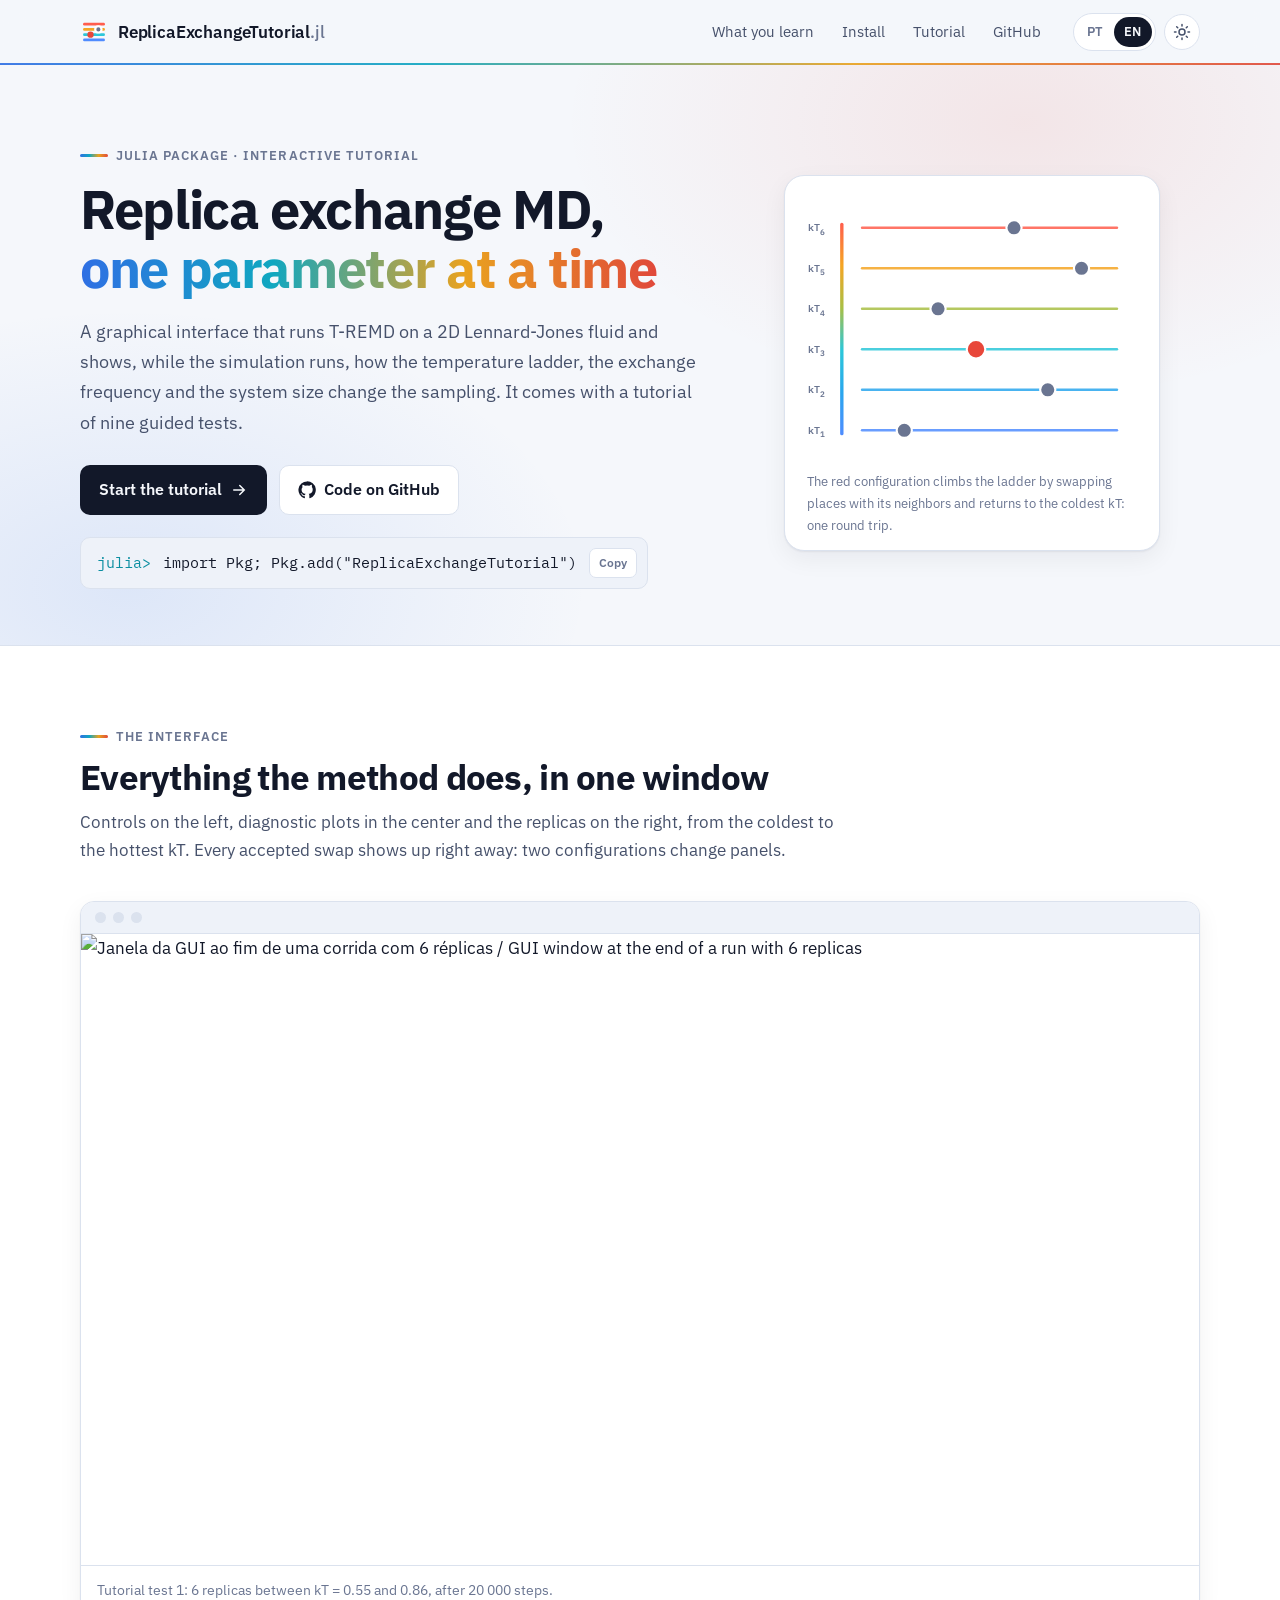
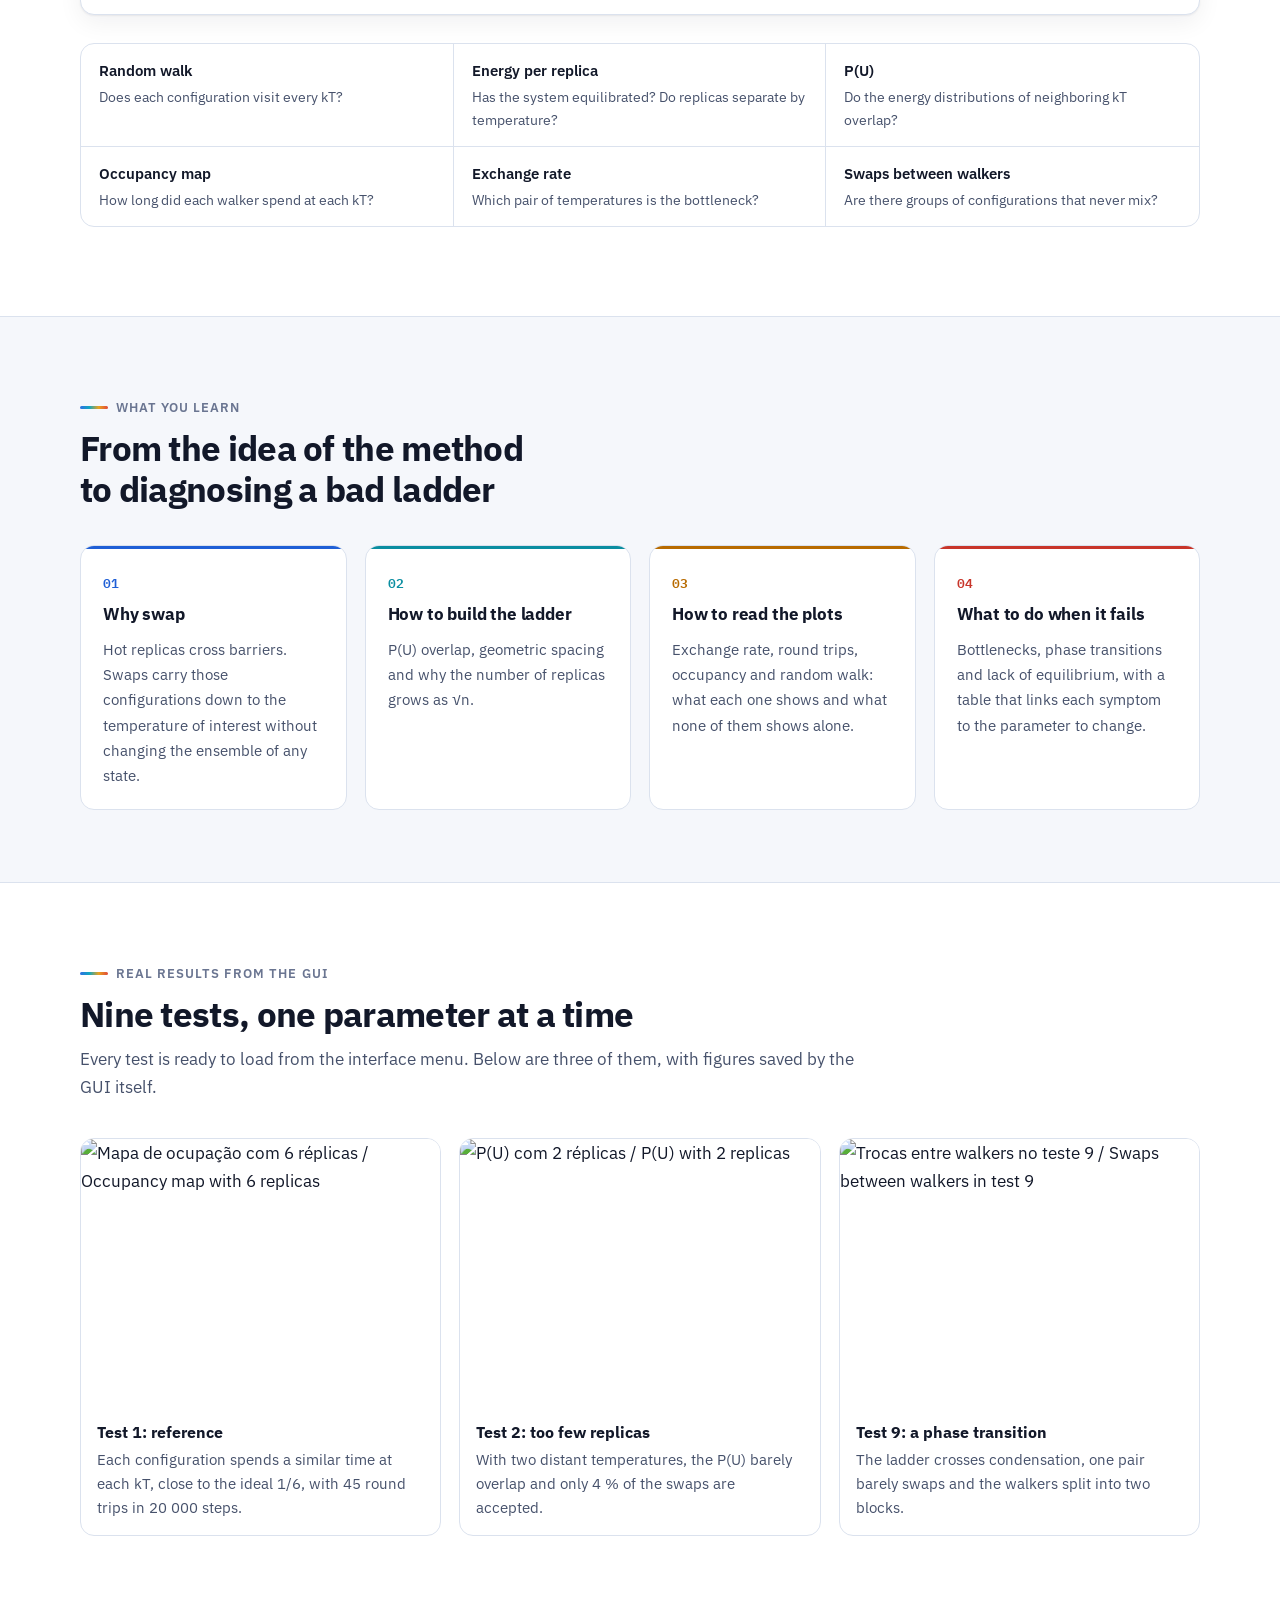
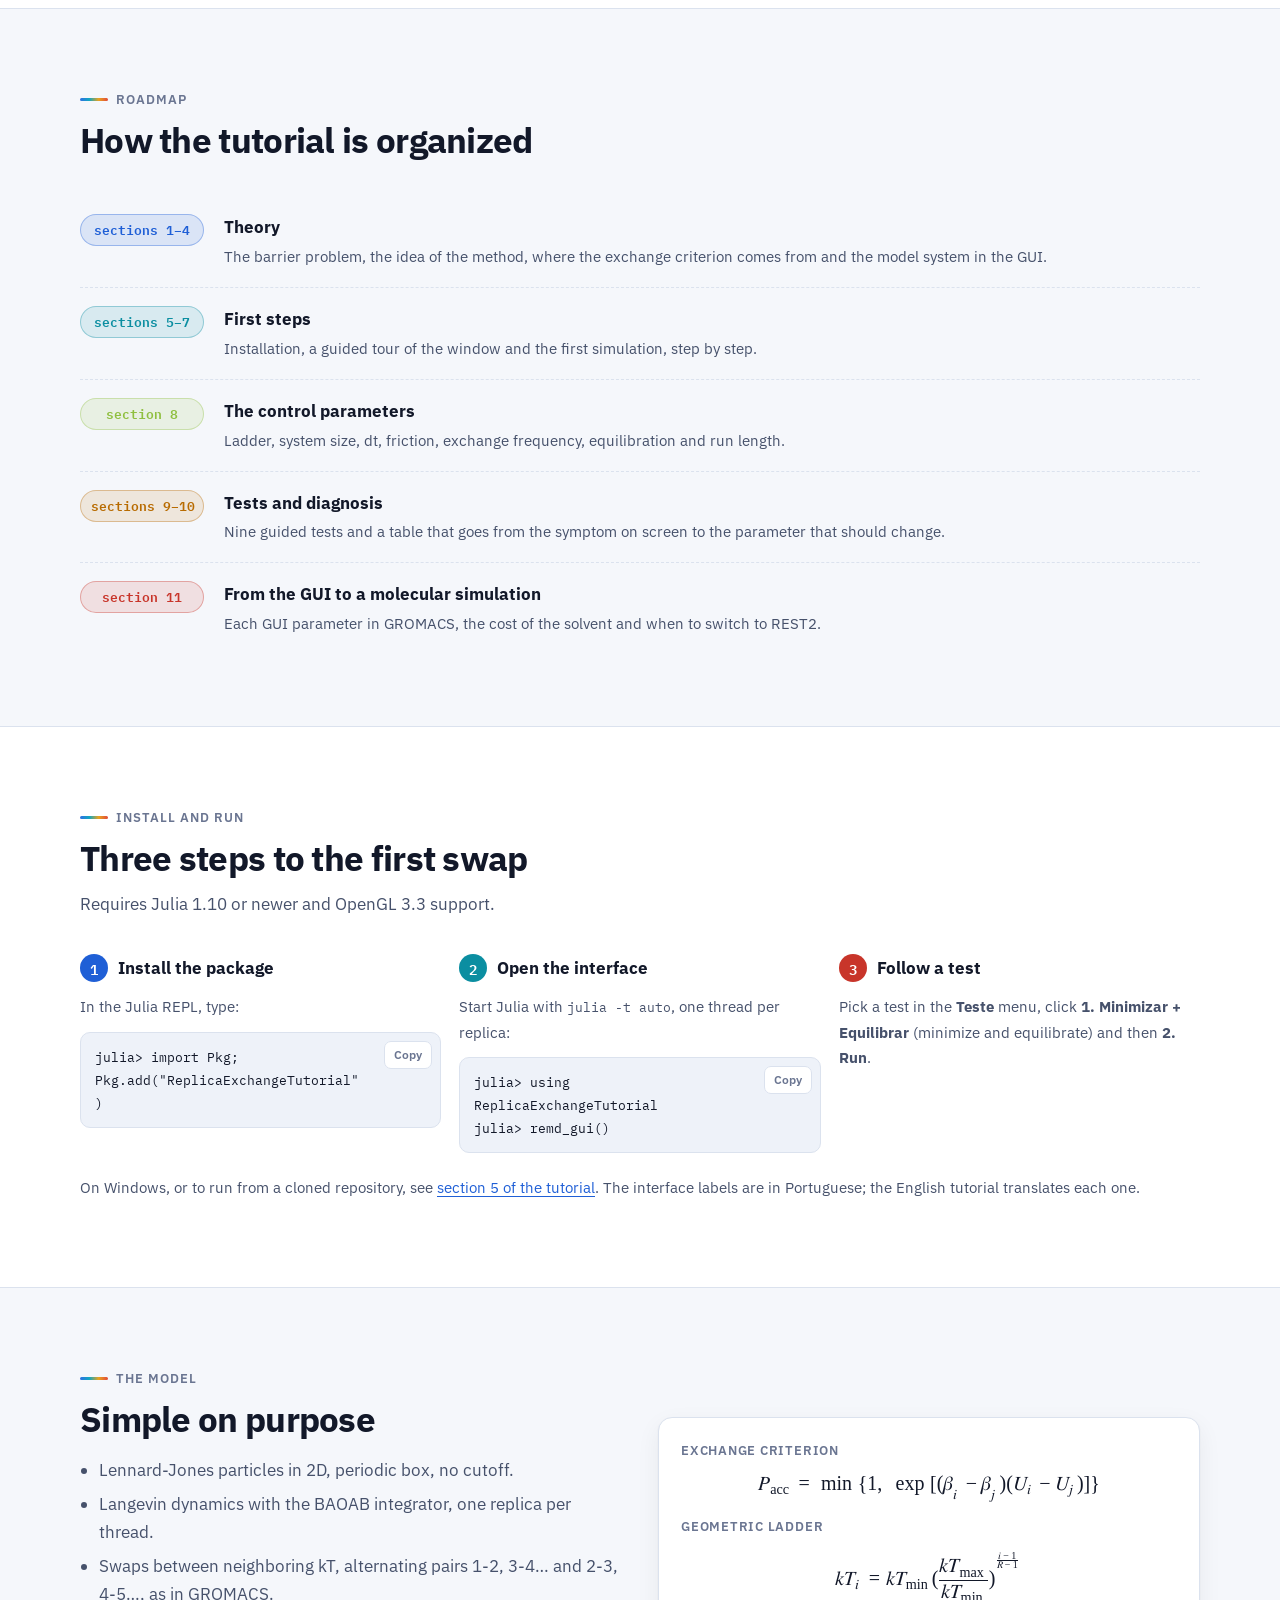
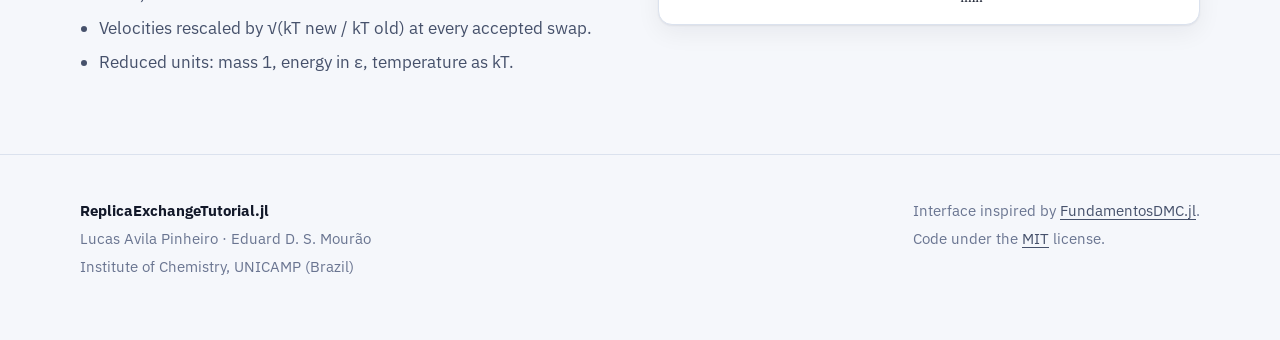
==== commit 5125c67b: "Instalação com Pkg.add e site bilíngue" ====
--- a/site/index.html
+++ b/site/index.html
@@ -79,7 +79,7 @@
           <svg viewBox="0 0 24 24" fill="currentColor" aria-hidden="true"><path d="M12 .5a11.5 11.5 0 0 0-3.6 22.4c.6.1.8-.3.8-.6v-2c-3.2.7-3.9-1.5-3.9-1.5-.5-1.3-1.3-1.7-1.3-1.7-1-.7.1-.7.1-.7 1.2.1 1.8 1.2 1.8 1.2 1 1.8 2.8 1.3 3.5 1 .1-.8.4-1.3.7-1.6-2.6-.3-5.3-1.3-5.3-5.7 0-1.3.5-2.3 1.2-3.1-.1-.3-.5-1.5.1-3.1 0 0 1-.3 3.2 1.2a11 11 0 0 1 5.8 0C17.3 4.8 18.3 5 18.3 5c.6 1.6.2 2.8.1 3.1.8.8 1.2 1.9 1.2 3.1 0 4.4-2.7 5.4-5.3 5.7.4.4.8 1.1.8 2.2v3.2c0 .3.2.7.8.6A11.5 11.5 0 0 0 12 .5z"/></svg>
           <span lang="pt-BR">Código no GitHub</span><span lang="en">Code on GitHub</span></a>
       </div>
-      <div class="comando"><span class="prompt">pkg&gt;</span><code>add ReplicaExchangeTutorial</code></div>
+      <div class="comando"><span class="prompt">julia&gt;</span><code>import Pkg; Pkg.add("ReplicaExchangeTutorial")</code></div>
     </div>
     <figure class="figura-escada">
       <svg class="animada" viewBox="0 0 400 320" role="img" aria-labelledby="escada-titulo">
@@ -272,9 +272,9 @@
     <div class="grade c3 passos">
       <div class="passo" style="--c: var(--cold)">
         <h3><span lang="pt-BR">Instale o pacote</span><span lang="en">Install the package</span></h3>
-        <p lang="pt-BR">No REPL do Julia, aperte <code>]</code> e digite:</p>
-        <p lang="en">In the Julia REPL, press <code>]</code> and type:</p>
-        <pre><code>pkg&gt; add ReplicaExchangeTutorial</code></pre>
+        <p lang="pt-BR">No REPL do Julia, digite:</p>
+        <p lang="en">In the Julia REPL, type:</p>
+        <pre><code>julia&gt; import Pkg; Pkg.add("ReplicaExchangeTutorial")</code></pre>
       </div>
       <div class="passo" style="--c: var(--cool)">
         <h3><span lang="pt-BR">Abra a interface</span><span lang="en">Open the interface</span></h3>
--- a/site/style.css
+++ b/site/style.css
@@ -436,3 +436,5 @@
 .equacao p { margin: 0; }
 .artigo .equacao { margin: 18px 0; }
 .artigo p a, .artigo li a { overflow-wrap: anywhere; }
+.grade > * { min-width: 0; }
+.passo pre code { white-space: pre-wrap; overflow-wrap: anywhere; }
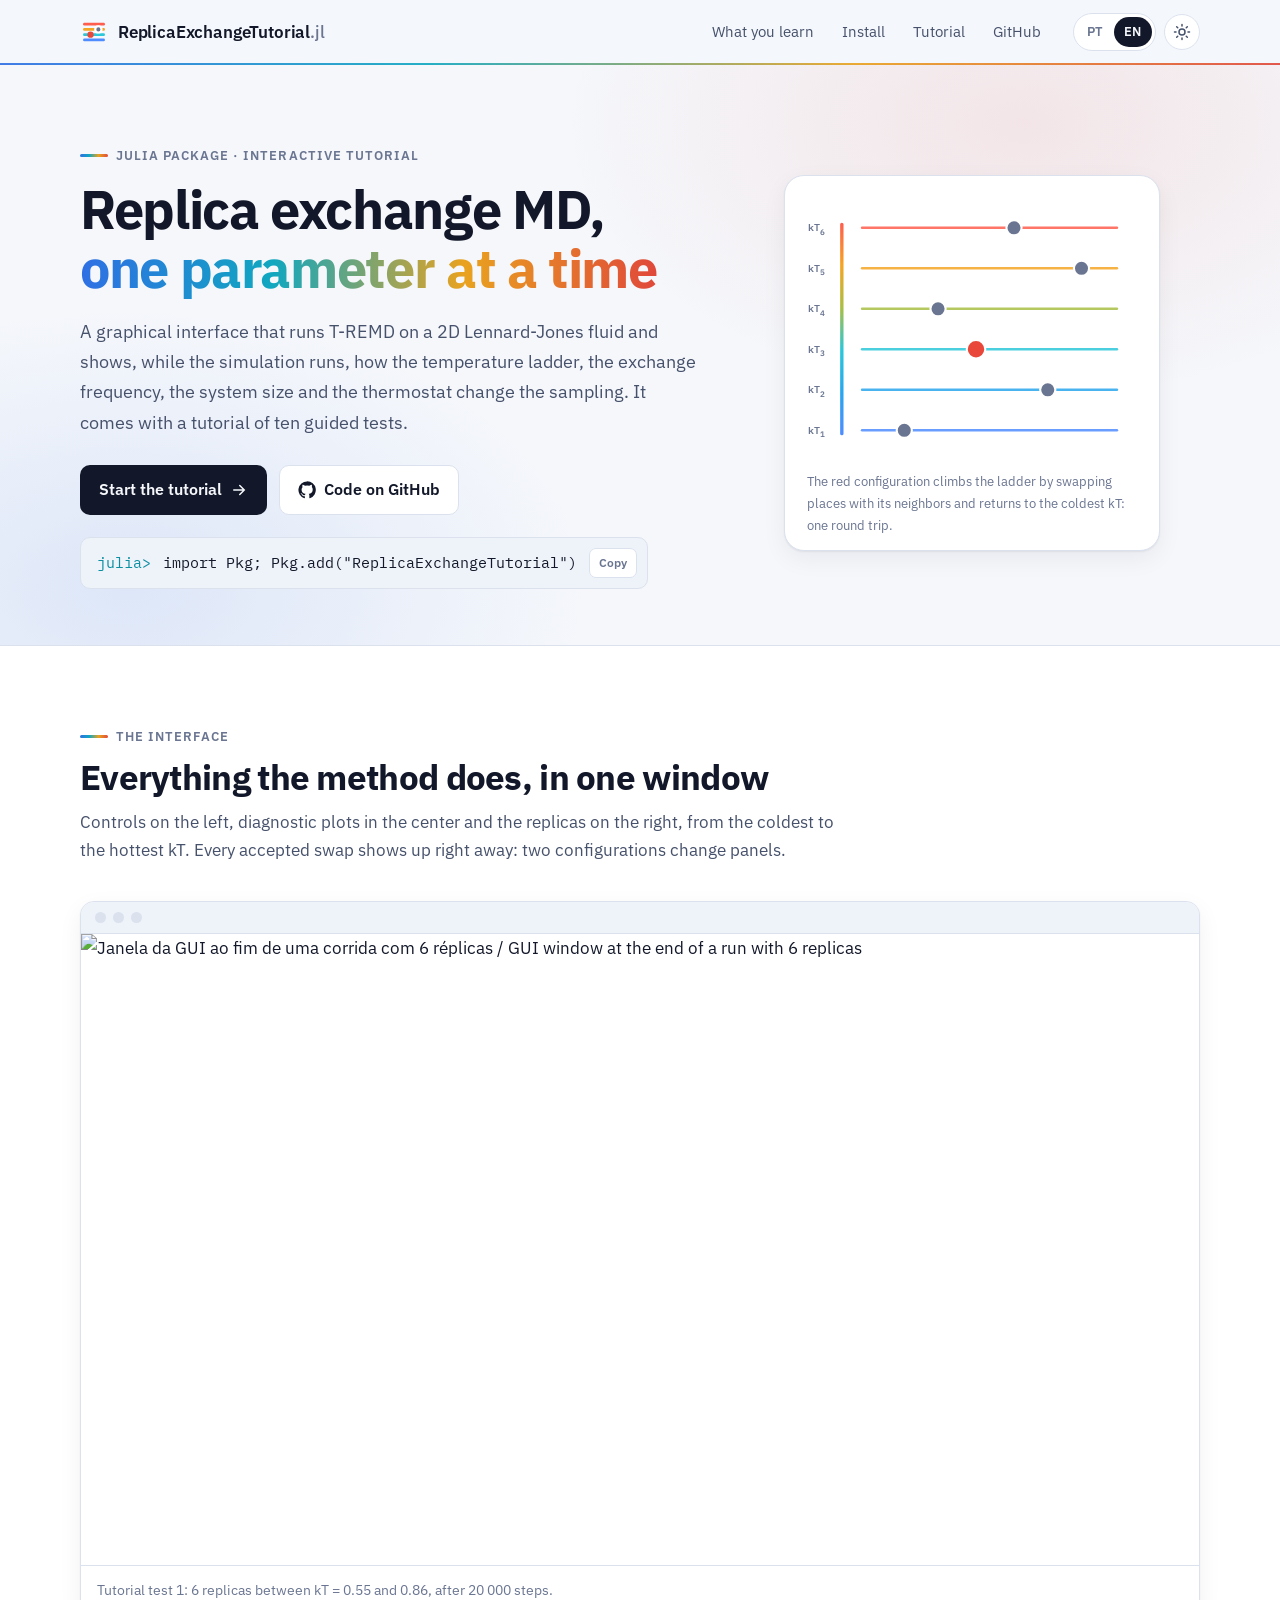
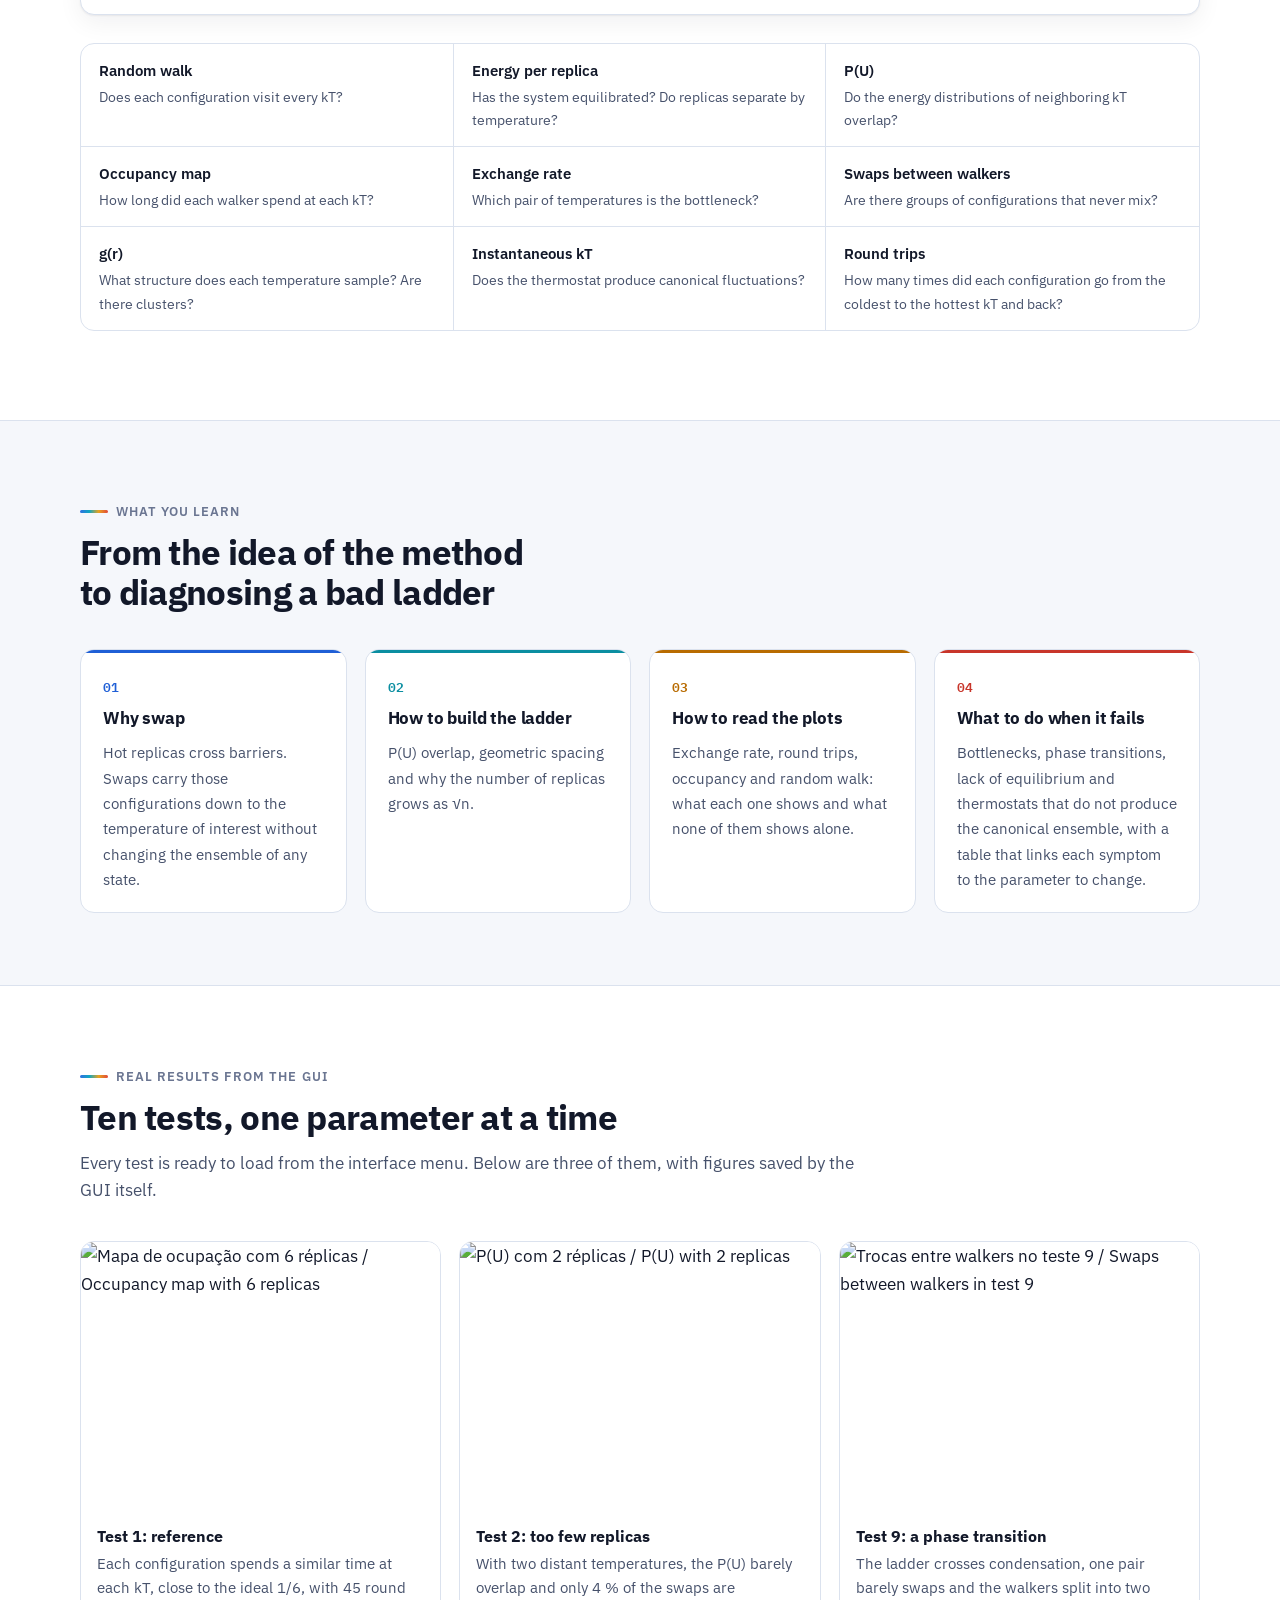
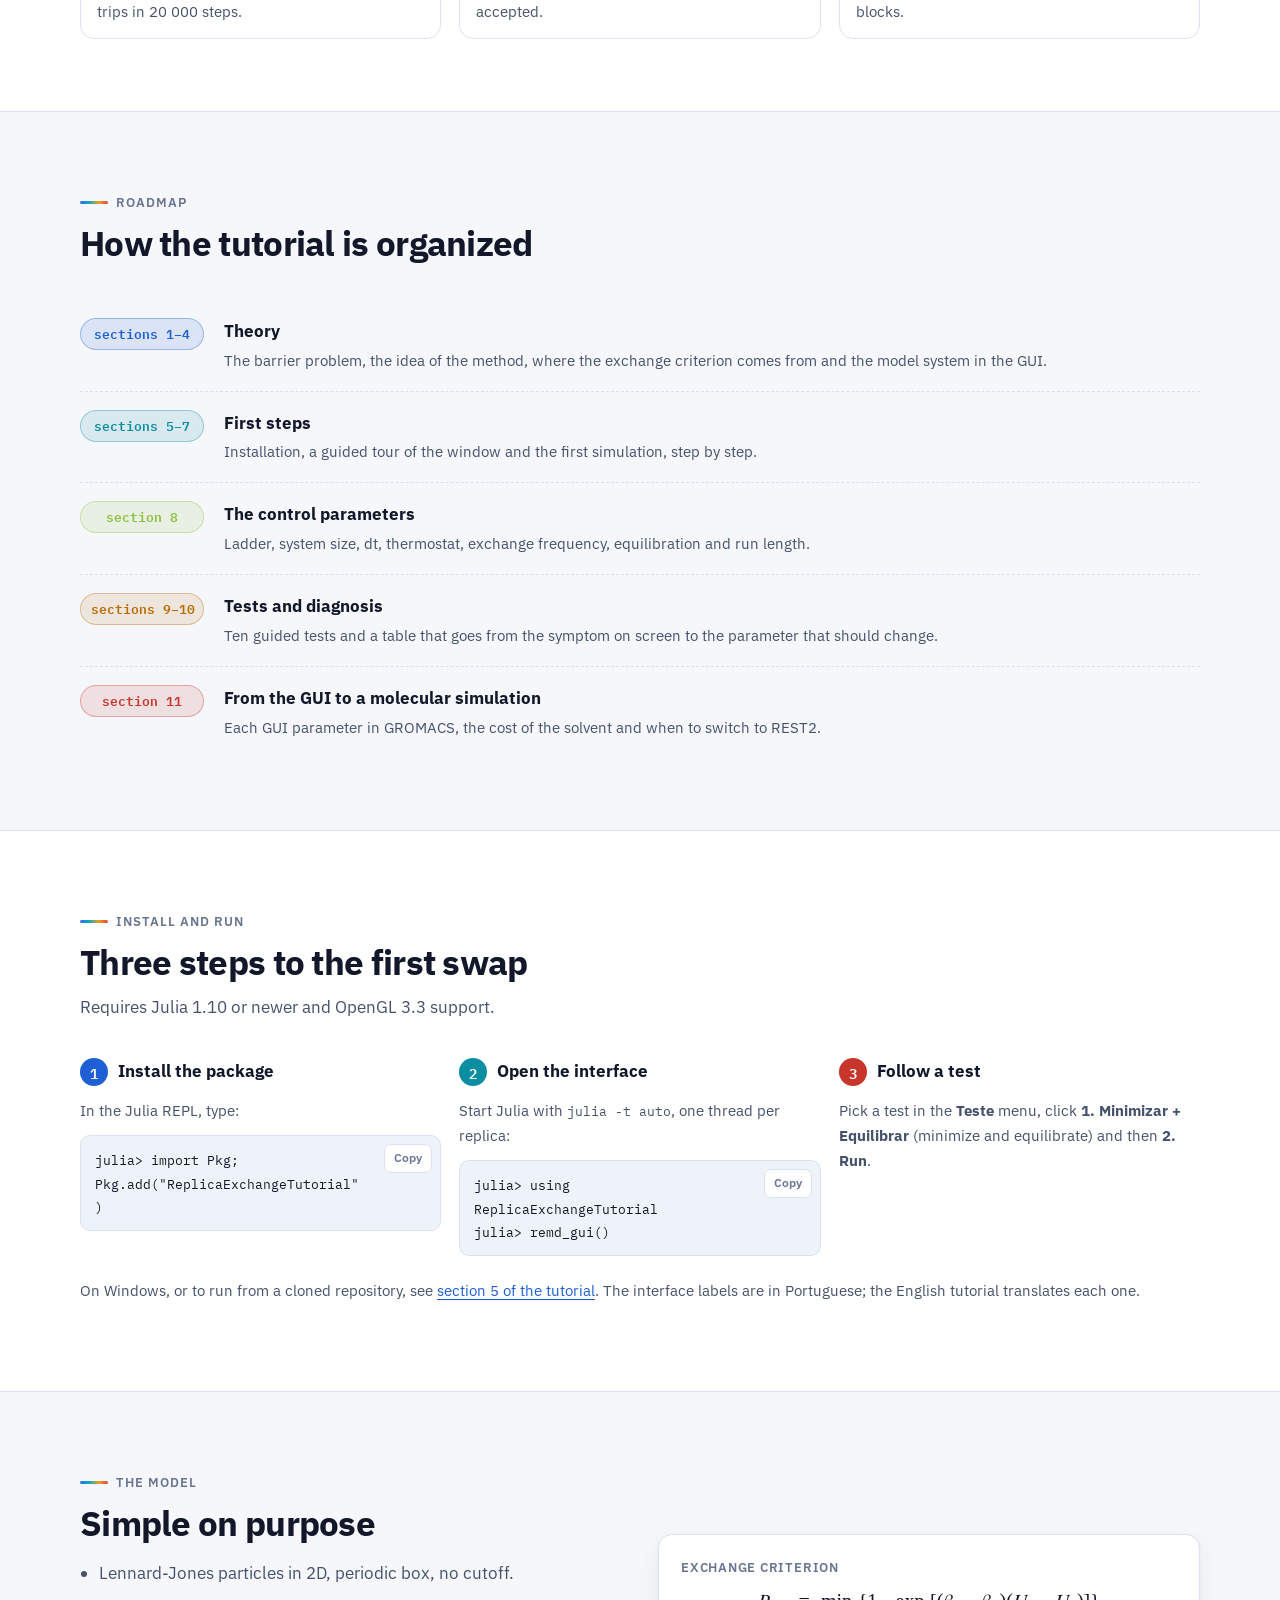
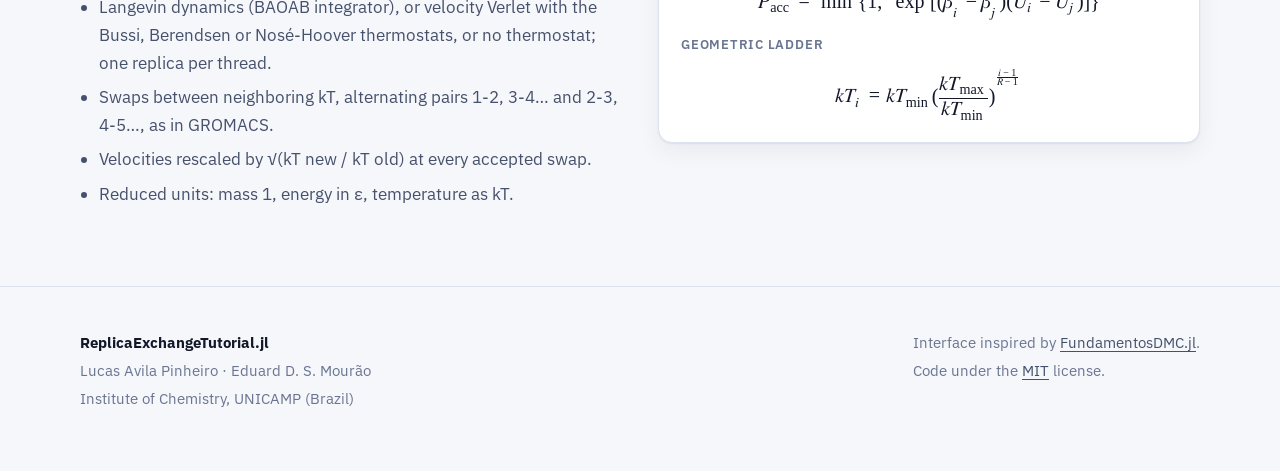
==== commit 1ddb8363: "g(r), escolha do termostato e teste 10 (v0.2.0)" ====
--- a/site/index.html
+++ b/site/index.html
@@ -68,8 +68,8 @@
         <span lang="pt-BR">Replica Exchange MD, <span class="grad">um parâmetro de cada vez</span></span>
         <span lang="en">Replica exchange MD, <span class="grad">one parameter at a time</span></span>
       </h1>
-      <p class="lead" lang="pt-BR">Uma interface gráfica que roda T-REMD num fluido de Lennard-Jones 2D e mostra, enquanto a simulação anda, como a escada de temperaturas, a frequência de troca e o tamanho do sistema mudam a amostragem. Vem com um tutorial de nove testes guiados.</p>
-      <p class="lead" lang="en">A graphical interface that runs T-REMD on a 2D Lennard-Jones fluid and shows, while the simulation runs, how the temperature ladder, the exchange frequency and the system size change the sampling. It comes with a tutorial of nine guided tests.</p>
+      <p class="lead" lang="pt-BR">Uma interface gráfica que roda T-REMD num fluido de Lennard-Jones 2D e mostra, enquanto a simulação anda, como a escada de temperaturas, a frequência de troca, o tamanho do sistema e o termostato mudam a amostragem. Vem com um tutorial de dez testes guiados.</p>
+      <p class="lead" lang="en">A graphical interface that runs T-REMD on a 2D Lennard-Jones fluid and shows, while the simulation runs, how the temperature ladder, the exchange frequency, the system size and the thermostat change the sampling. It comes with a tutorial of ten guided tests.</p>
       <div class="botoes">
         <a class="botao primario" href="tutorial.html" lang="pt-BR">Começar o tutorial
           <svg viewBox="0 0 24 24" fill="none" stroke="currentColor" stroke-width="2" stroke-linecap="round" aria-hidden="true"><path d="M5 12h14M13 6l6 6-6 6"/></svg></a>
@@ -137,6 +137,9 @@
       <div><dt lang="pt-BR">Mapa de ocupação</dt><dt lang="en">Occupancy map</dt><dd lang="pt-BR">Quanto tempo cada walker passou em cada kT?</dd><dd lang="en">How long did each walker spend at each kT?</dd></div>
       <div><dt lang="pt-BR">Taxa de troca</dt><dt lang="en">Exchange rate</dt><dd lang="pt-BR">Qual par de temperaturas é o gargalo?</dd><dd lang="en">Which pair of temperatures is the bottleneck?</dd></div>
       <div><dt lang="pt-BR">Trocas entre walkers</dt><dt lang="en">Swaps between walkers</dt><dd lang="pt-BR">Há grupos de configurações que nunca se misturam?</dd><dd lang="en">Are there groups of configurations that never mix?</dd></div>
+      <div><dt>g(r)</dt><dd lang="pt-BR">Que estrutura cada temperatura amostra? Há aglomerados?</dd><dd lang="en">What structure does each temperature sample? Are there clusters?</dd></div>
+      <div><dt lang="pt-BR">kT instantâneo</dt><dt lang="en">Instantaneous kT</dt><dd lang="pt-BR">O termostato gera as flutuações do ensemble canônico?</dd><dd lang="en">Does the thermostat produce canonical fluctuations?</dd></div>
+      <div><dt>Round trips</dt><dd lang="pt-BR">Quantas vezes cada configuração foi do kT mais frio ao mais quente e voltou?</dd><dd lang="en">How many times did each configuration go from the coldest to the hottest kT and back?</dd></div>
     </dl>
   </div>
 </section>
@@ -169,8 +172,8 @@
       <article class="cartao" style="--c: var(--hot)">
         <span class="num">04</span>
         <h3><span lang="pt-BR">O que fazer quando falha</span><span lang="en">What to do when it fails</span></h3>
-        <p lang="pt-BR">Gargalos, transições de fase e falta de equilíbrio, com uma tabela que liga cada sintoma ao parâmetro a mudar.</p>
-        <p lang="en">Bottlenecks, phase transitions and lack of equilibrium, with a table that links each symptom to the parameter to change.</p>
+        <p lang="pt-BR">Gargalos, transições de fase, falta de equilíbrio e termostatos que não geram o ensemble canônico, com uma tabela que liga cada sintoma ao parâmetro a mudar.</p>
+        <p lang="en">Bottlenecks, phase transitions, lack of equilibrium and thermostats that do not produce the canonical ensemble, with a table that links each symptom to the parameter to change.</p>
       </article>
     </div>
   </div>
@@ -180,7 +183,7 @@
   <div class="container">
     <div class="cabecalho-bloco">
       <span class="sobretitulo"><span lang="pt-BR">Resultados reais da GUI</span><span lang="en">Real results from the GUI</span></span>
-      <h2><span lang="pt-BR">Nove testes, um parâmetro por vez</span><span lang="en">Nine tests, one parameter at a time</span></h2>
+      <h2><span lang="pt-BR">Dez testes, um parâmetro por vez</span><span lang="en">Ten tests, one parameter at a time</span></h2>
       <p lang="pt-BR">Cada teste já vem pronto no menu da interface. Abaixo, três deles, com as figuras salvas pela própria GUI.</p>
       <p lang="en">Every test is ready to load from the interface menu. Below are three of them, with figures saved by the GUI itself.</p>
     </div>
@@ -237,16 +240,16 @@
         <span class="secoes"><span lang="pt-BR">seção 8</span><span lang="en">section 8</span></span>
         <div>
           <h3><a href="tutorial.html#8-os-parâmetros-de-controle" lang="pt-BR">Os parâmetros de controle</a><a href="tutorial-en.html#8-the-control-parameters" lang="en">The control parameters</a></h3>
-          <p lang="pt-BR">Escada, tamanho do sistema, dt, atrito, frequência de troca, equilibração e duração da corrida.</p>
-          <p lang="en">Ladder, system size, dt, friction, exchange frequency, equilibration and run length.</p>
+          <p lang="pt-BR">Escada, tamanho do sistema, dt, termostato, frequência de troca, equilibração e duração da corrida.</p>
+          <p lang="en">Ladder, system size, dt, thermostat, exchange frequency, equilibration and run length.</p>
         </div>
       </li>
       <li style="--c: var(--warm)">
         <span class="secoes"><span lang="pt-BR">seções 9–10</span><span lang="en">sections 9–10</span></span>
         <div>
           <h3><a href="tutorial.html#9-testes" lang="pt-BR">Testes e diagnóstico</a><a href="tutorial-en.html#9-tests" lang="en">Tests and diagnosis</a></h3>
-          <p lang="pt-BR">Nove testes guiados e uma tabela que vai do sintoma visto na tela ao parâmetro que deve mudar.</p>
-          <p lang="en">Nine guided tests and a table that goes from the symptom on screen to the parameter that should change.</p>
+          <p lang="pt-BR">Dez testes guiados e uma tabela que vai do sintoma visto na tela ao parâmetro que deve mudar.</p>
+          <p lang="en">Ten guided tests and a table that goes from the symptom on screen to the parameter that should change.</p>
         </div>
       </li>
       <li style="--c: var(--hot)">
@@ -301,14 +304,14 @@
       <h2><span lang="pt-BR">Simples de propósito</span><span lang="en">Simple on purpose</span></h2>
       <ul lang="pt-BR">
         <li>Partículas de Lennard-Jones em 2D, caixa periódica, sem raio de corte.</li>
-        <li>Dinâmica de Langevin com o integrador BAOAB, uma réplica por thread.</li>
+        <li>Dinâmica de Langevin (integrador BAOAB) ou velocity Verlet com os termostatos de Bussi, Berendsen ou Nosé-Hoover, ou sem termostato; uma réplica por thread.</li>
         <li>Trocas entre kT vizinhos, alternando os pares 1-2, 3-4… e 2-3, 4-5…, como no GROMACS.</li>
         <li>Velocidades reescaladas por √(kT novo / kT antigo) a cada troca aceita.</li>
         <li>Unidades reduzidas: massa 1, energia em ε, temperatura como kT.</li>
       </ul>
       <ul lang="en">
         <li>Lennard-Jones particles in 2D, periodic box, no cutoff.</li>
-        <li>Langevin dynamics with the BAOAB integrator, one replica per thread.</li>
+        <li>Langevin dynamics (BAOAB integrator), or velocity Verlet with the Bussi, Berendsen or Nosé-Hoover thermostats, or no thermostat; one replica per thread.</li>
         <li>Swaps between neighboring kT, alternating pairs 1-2, 3-4… and 2-3, 4-5…, as in GROMACS.</li>
         <li>Velocities rescaled by √(kT new / kT old) at every accepted swap.</li>
         <li>Reduced units: mass 1, energy in ε, temperature as kT.</li>
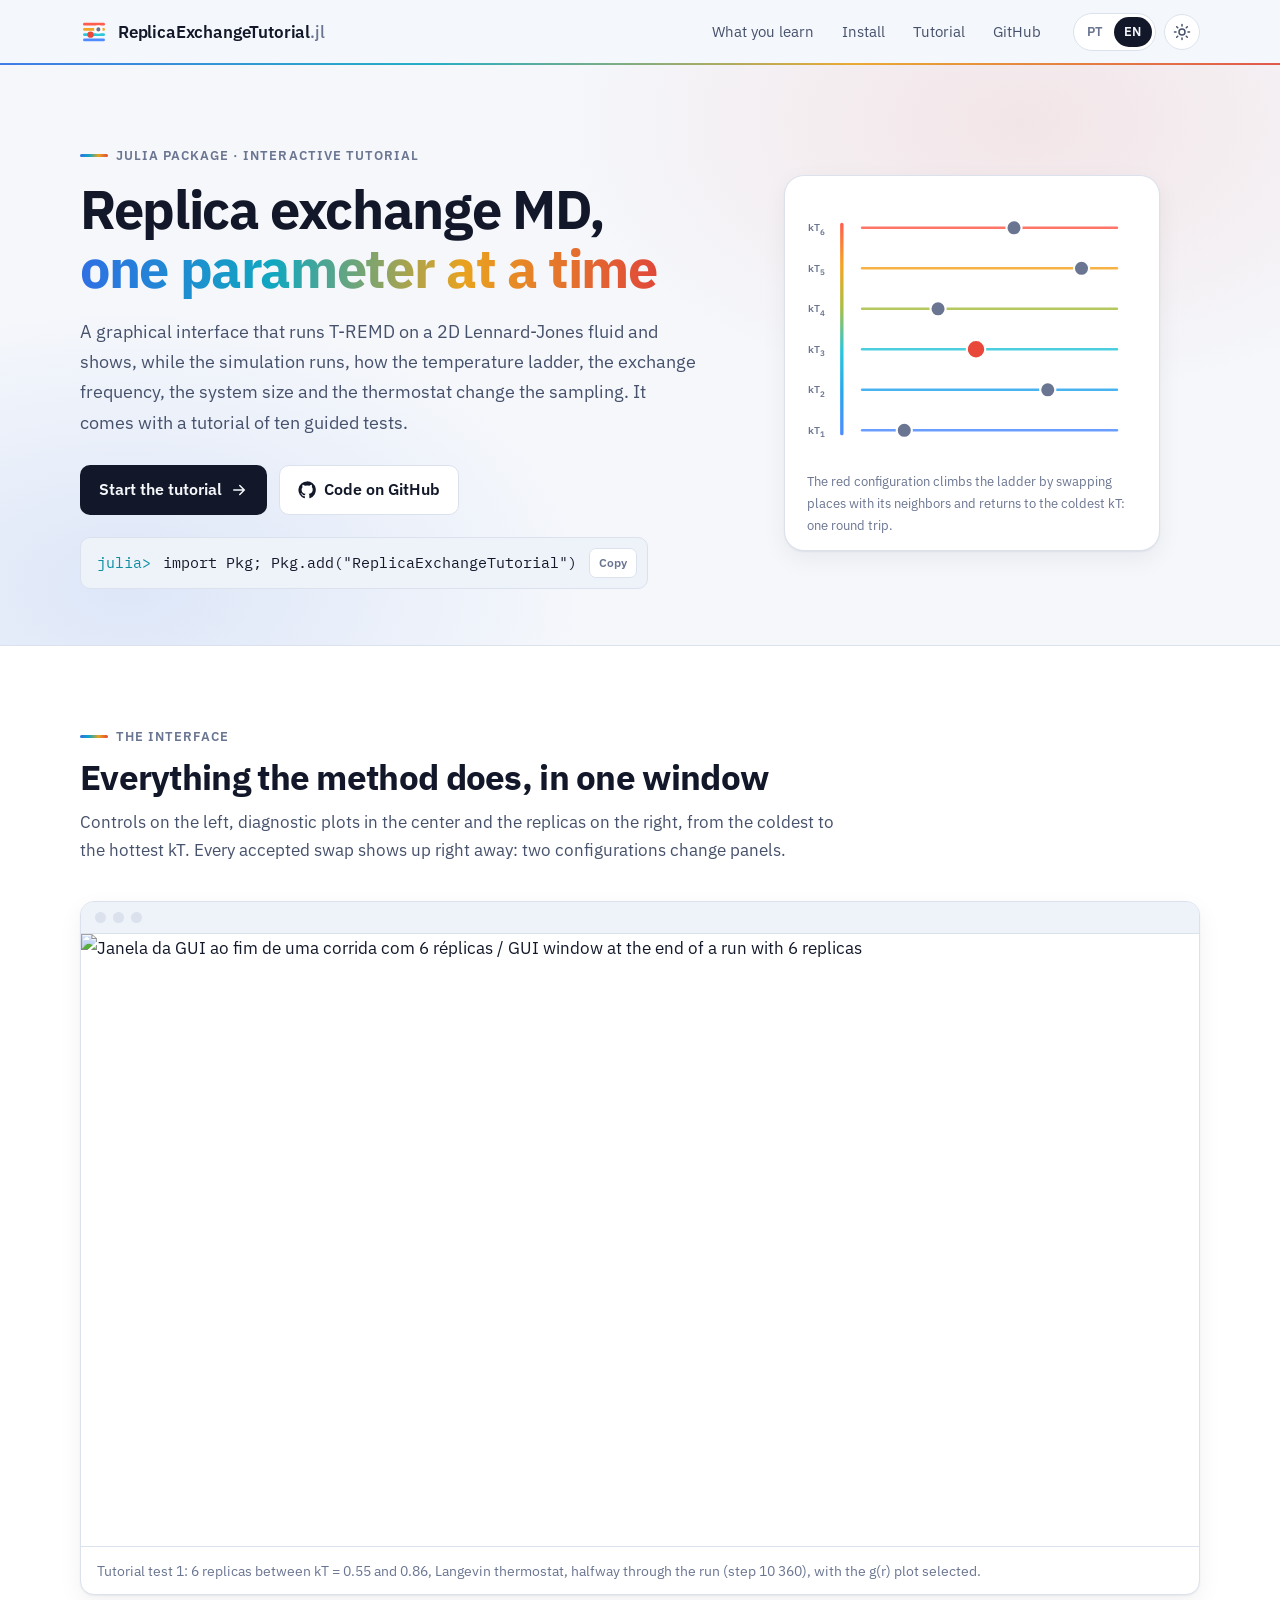
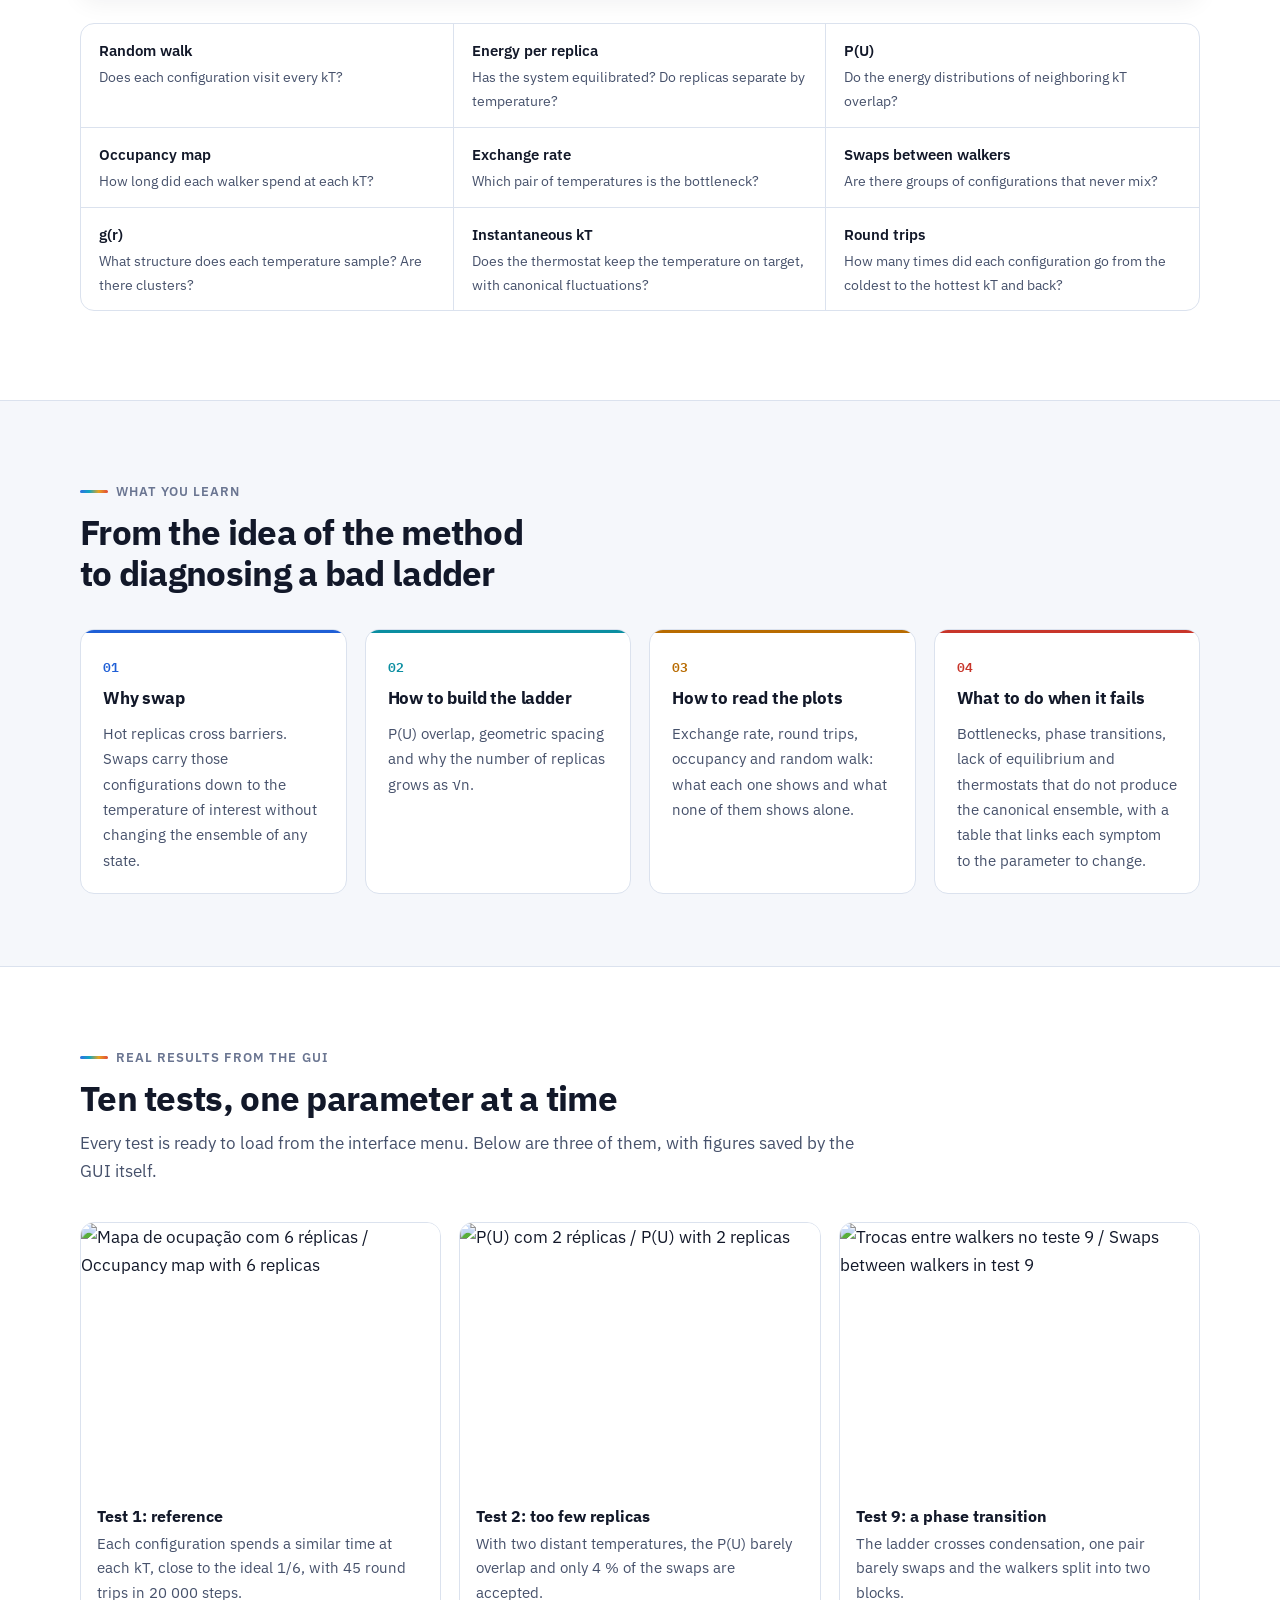
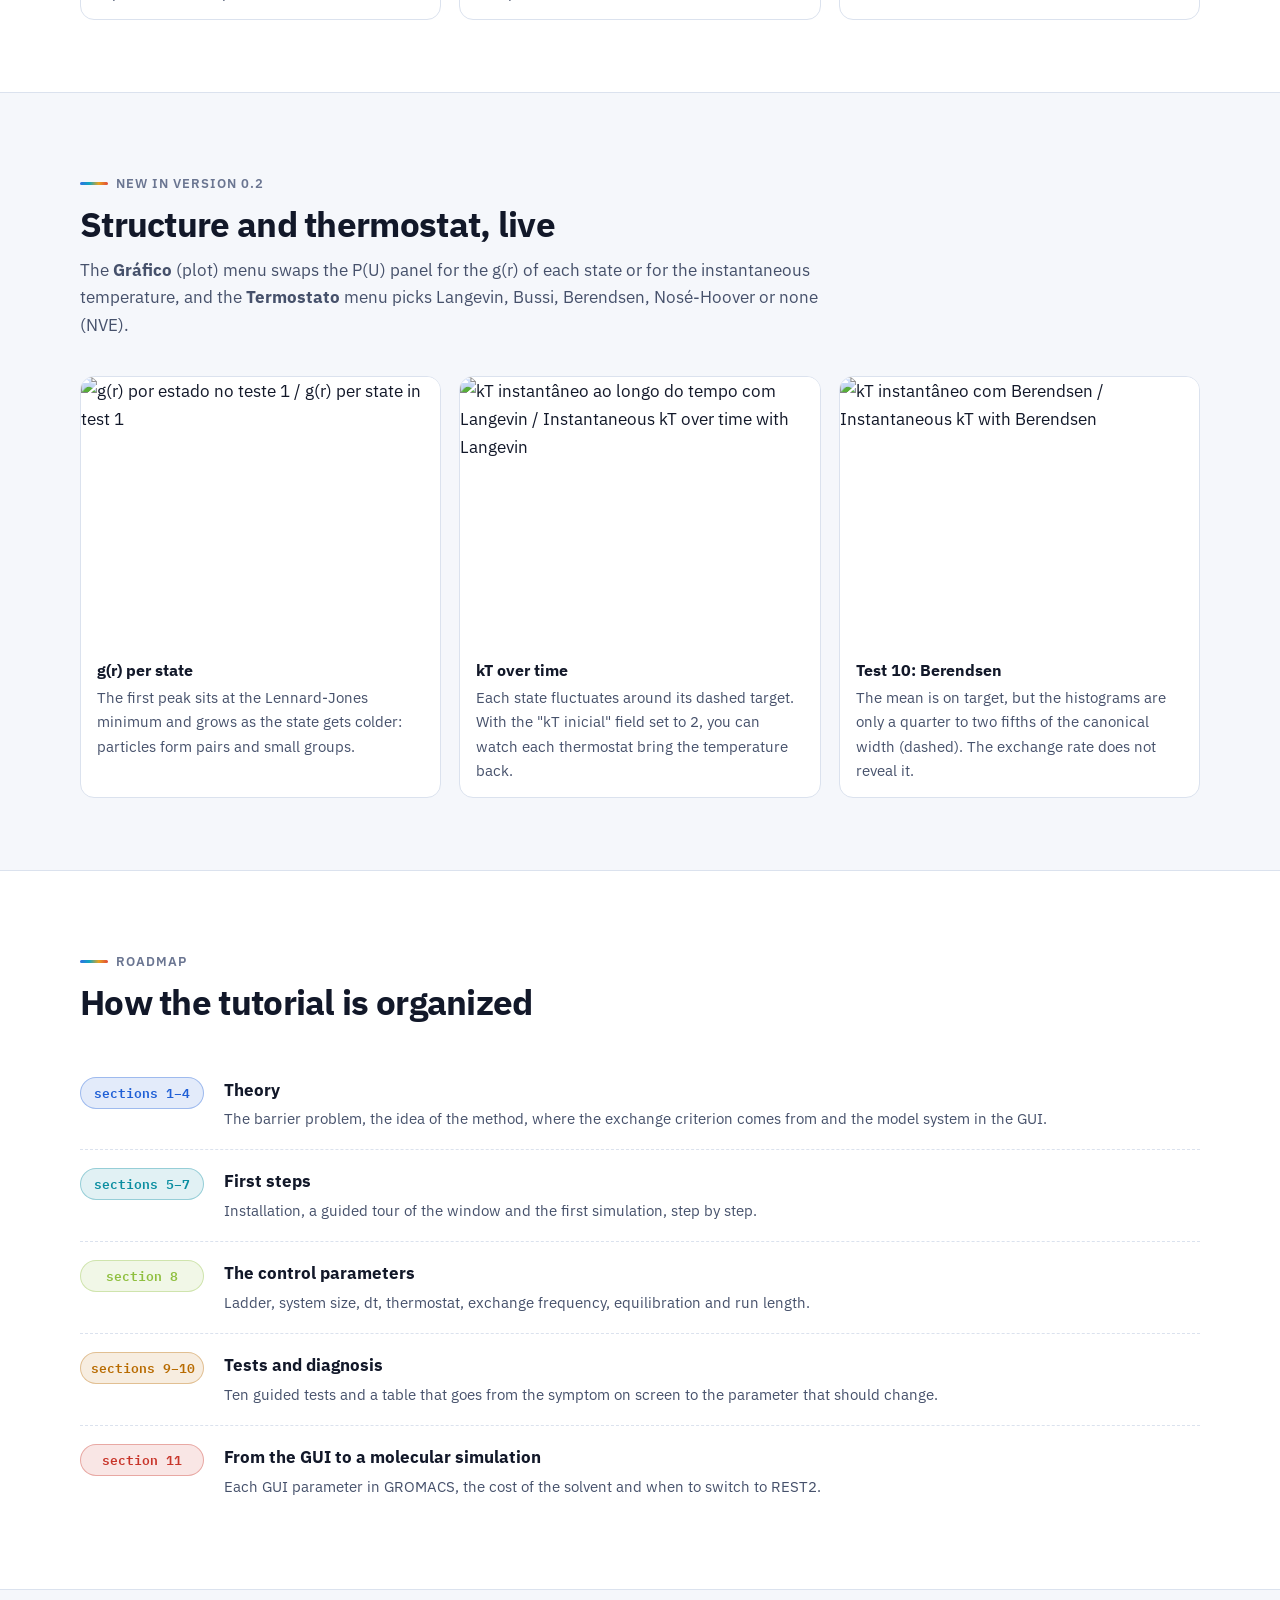
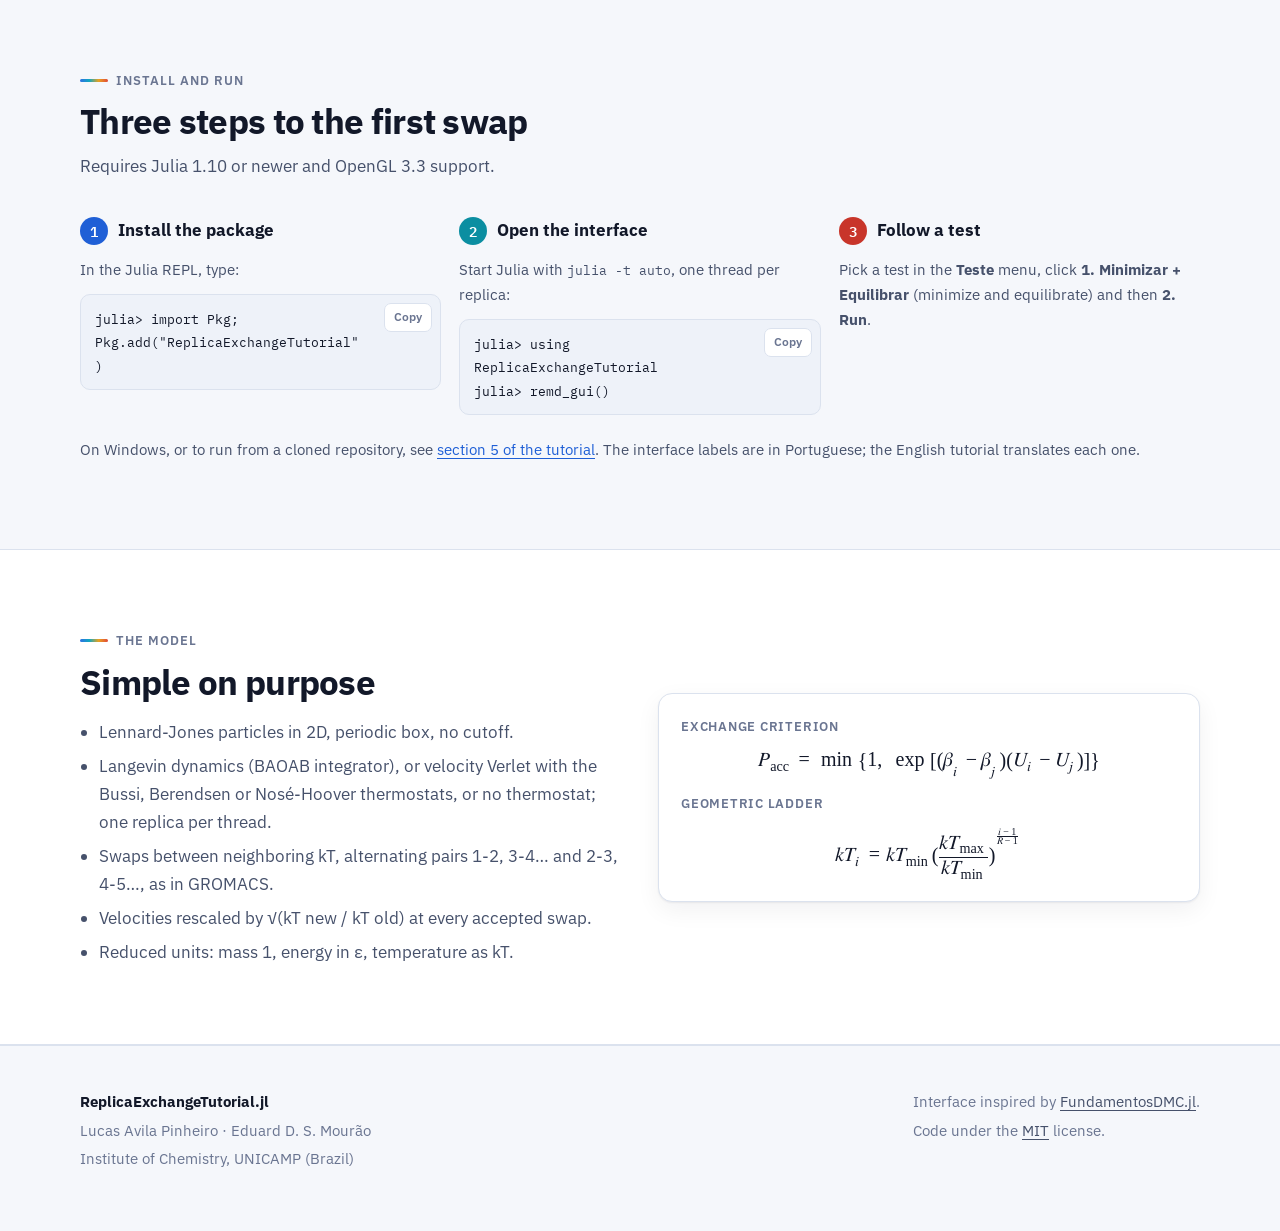
==== commit fa1237d4: "kT no tempo, kT inicial, painéis estáveis com 2 réplicas e figuras da versão 0.2" ====
--- a/site/index.html
+++ b/site/index.html
@@ -123,11 +123,11 @@
     </div>
     <figure class="janela">
       <div class="barra" aria-hidden="true"><i></i><i></i><i></i></div>
-      <img src="figs/teste1_janela.png" width="1849" height="1044" loading="lazy"
+      <img src="figs/teste1_janela.png" width="1849" height="1012" loading="lazy"
            alt="Janela da GUI ao fim de uma corrida com 6 réplicas / GUI window at the end of a run with 6 replicas">
       <figcaption>
-        <span lang="pt-BR">Teste 1 do tutorial: 6 réplicas entre kT = 0,55 e 0,86, ao fim de 20 000 passos.</span>
-        <span lang="en">Tutorial test 1: 6 replicas between kT = 0.55 and 0.86, after 20 000 steps.</span>
+        <span lang="pt-BR">Teste 1 do tutorial: 6 réplicas entre kT = 0,55 e 0,86, termostato de Langevin, no meio da corrida (passo 10 360), com o gráfico g(r) selecionado.</span>
+        <span lang="en">Tutorial test 1: 6 replicas between kT = 0.55 and 0.86, Langevin thermostat, halfway through the run (step 10 360), with the g(r) plot selected.</span>
       </figcaption>
     </figure>
     <dl class="paineis">
@@ -138,7 +138,7 @@
       <div><dt lang="pt-BR">Taxa de troca</dt><dt lang="en">Exchange rate</dt><dd lang="pt-BR">Qual par de temperaturas é o gargalo?</dd><dd lang="en">Which pair of temperatures is the bottleneck?</dd></div>
       <div><dt lang="pt-BR">Trocas entre walkers</dt><dt lang="en">Swaps between walkers</dt><dd lang="pt-BR">Há grupos de configurações que nunca se misturam?</dd><dd lang="en">Are there groups of configurations that never mix?</dd></div>
       <div><dt>g(r)</dt><dd lang="pt-BR">Que estrutura cada temperatura amostra? Há aglomerados?</dd><dd lang="en">What structure does each temperature sample? Are there clusters?</dd></div>
-      <div><dt lang="pt-BR">kT instantâneo</dt><dt lang="en">Instantaneous kT</dt><dd lang="pt-BR">O termostato gera as flutuações do ensemble canônico?</dd><dd lang="en">Does the thermostat produce canonical fluctuations?</dd></div>
+      <div><dt lang="pt-BR">kT instantâneo</dt><dt lang="en">Instantaneous kT</dt><dd lang="pt-BR">O termostato mantém a temperatura no alvo, com as flutuações do ensemble canônico?</dd><dd lang="en">Does the thermostat keep the temperature on target, with canonical fluctuations?</dd></div>
       <div><dt>Round trips</dt><dd lang="pt-BR">Quantas vezes cada configuração foi do kT mais frio ao mais quente e voltou?</dd><dd lang="en">How many times did each configuration go from the coldest to the hottest kT and back?</dd></div>
     </dl>
   </div>
@@ -213,7 +213,41 @@
   </div>
 </section>
 
-<section class="bloco" id="roteiro">
+<section class="bloco" id="ferramentas">
+  <div class="container">
+    <div class="cabecalho-bloco">
+      <span class="sobretitulo"><span lang="pt-BR">Novo na versão 0.2</span><span lang="en">New in version 0.2</span></span>
+      <h2><span lang="pt-BR">Estrutura e termostato, ao vivo</span><span lang="en">Structure and thermostat, live</span></h2>
+      <p lang="pt-BR">O menu <b>Gráfico</b> troca o painel do P(U) pela g(r) de cada estado ou pela temperatura instantânea, e o menu <b>Termostato</b> escolhe entre Langevin, Bussi, Berendsen, Nosé-Hoover ou nenhum (NVE).</p>
+      <p lang="en">The <b>Gráfico</b> (plot) menu swaps the P(U) panel for the g(r) of each state or for the instantaneous temperature, and the <b>Termostato</b> menu picks Langevin, Bussi, Berendsen, Nosé-Hoover or none (NVE).</p>
+    </div>
+    <div class="grade c3 galeria">
+      <figure>
+        <img src="figs/teste1_g_r.png" alt="g(r) por estado no teste 1 / g(r) per state in test 1" loading="lazy">
+        <figcaption>
+          <span lang="pt-BR"><b>g(r) por estado</b>O primeiro pico fica no mínimo do Lennard-Jones e cresce quanto mais frio o estado: as partículas formam pares e pequenos grupos.</span>
+          <span lang="en"><b>g(r) per state</b>The first peak sits at the Lennard-Jones minimum and grows as the state gets colder: particles form pairs and small groups.</span>
+        </figcaption>
+      </figure>
+      <figure>
+        <img src="figs/teste1_kT_tempo.png" alt="kT instantâneo ao longo do tempo com Langevin / Instantaneous kT over time with Langevin" loading="lazy">
+        <figcaption>
+          <span lang="pt-BR"><b>kT ao longo do tempo</b>Cada estado flutua em torno do seu alvo tracejado. Com o campo "kT inicial" em 2, dá para ver cada termostato trazer a temperatura de volta.</span>
+          <span lang="en"><b>kT over time</b>Each state fluctuates around its dashed target. With the "kT inicial" field set to 2, you can watch each thermostat bring the temperature back.</span>
+        </figcaption>
+      </figure>
+      <figure>
+        <img src="figs/teste10b_kT_instantaneo.png" alt="kT instantâneo com Berendsen / Instantaneous kT with Berendsen" loading="lazy">
+        <figcaption>
+          <span lang="pt-BR"><b>Teste 10: Berendsen</b>A média está no alvo, mas os histogramas têm só um quarto a dois quintos da largura canônica (tracejada). A taxa de troca não denuncia isso.</span>
+          <span lang="en"><b>Test 10: Berendsen</b>The mean is on target, but the histograms are only a quarter to two fifths of the canonical width (dashed). The exchange rate does not reveal it.</span>
+        </figcaption>
+      </figure>
+    </div>
+  </div>
+</section>
+
+<section class="bloco alt" id="roteiro">
   <div class="container">
     <div class="cabecalho-bloco">
       <span class="sobretitulo"><span lang="pt-BR">Roteiro</span><span lang="en">Roadmap</span></span>
@@ -264,7 +298,7 @@
   </div>
 </section>
 
-<section class="bloco alt" id="instalar">
+<section class="bloco" id="instalar">
   <div class="container">
     <div class="cabecalho-bloco">
       <span class="sobretitulo"><span lang="pt-BR">Instalar e rodar</span><span lang="en">Install and run</span></span>
@@ -297,7 +331,7 @@
   </div>
 </section>
 
-<section class="bloco" id="modelo">
+<section class="bloco alt" id="modelo">
   <div class="container modelo">
     <div>
       <span class="sobretitulo"><span lang="pt-BR">O modelo</span><span lang="en">The model</span></span>
